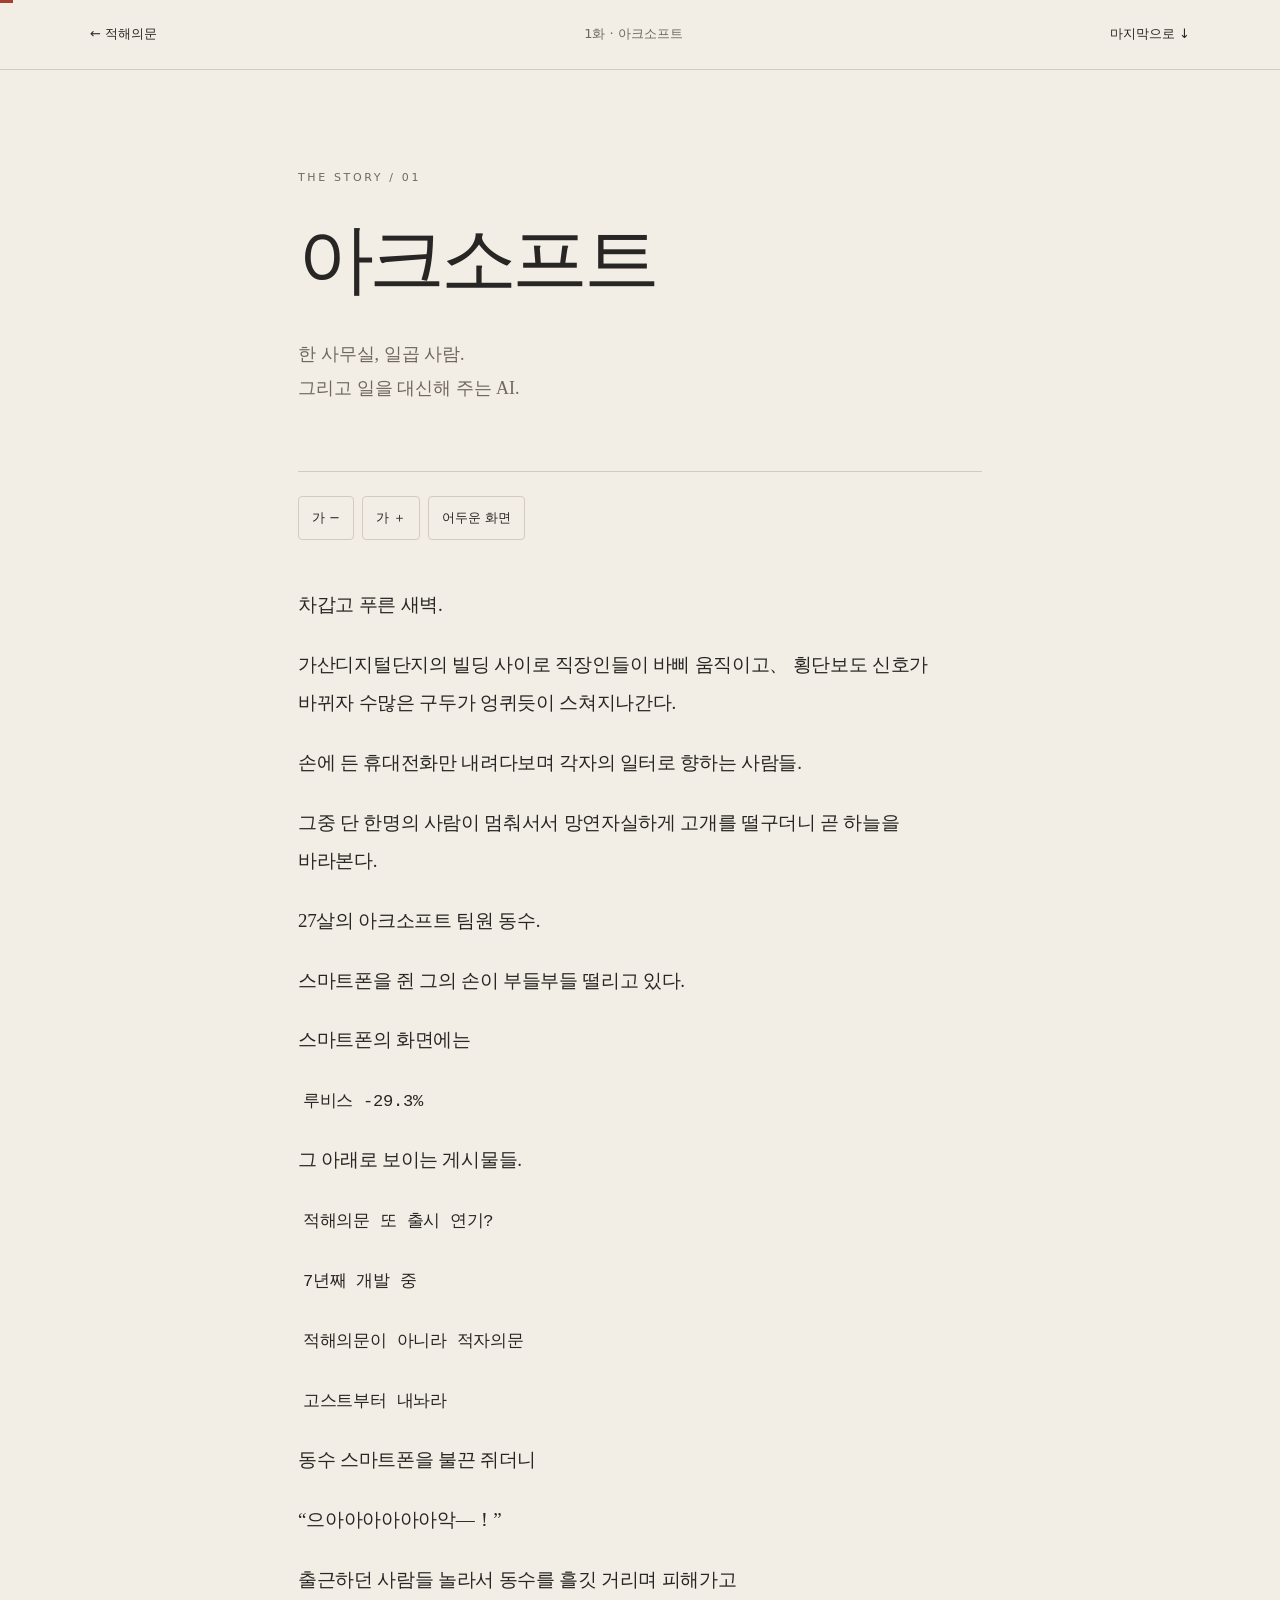
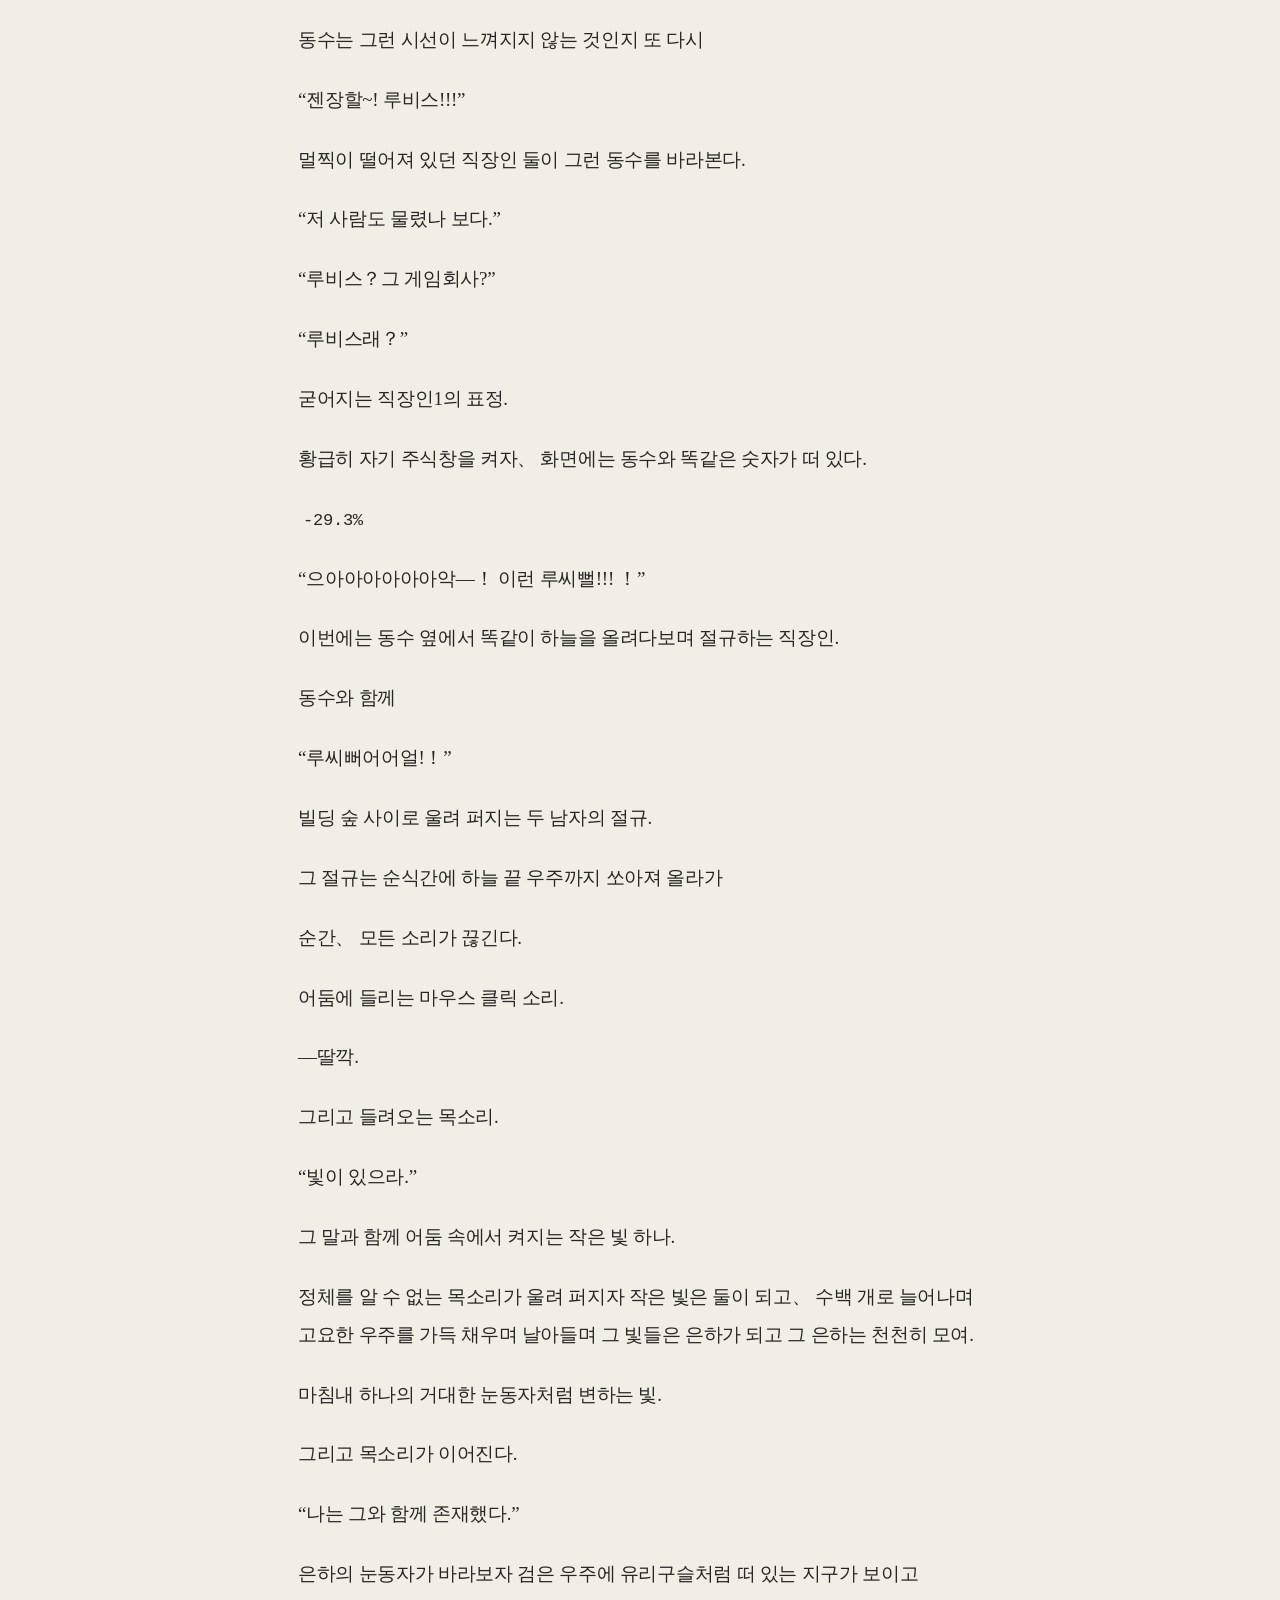
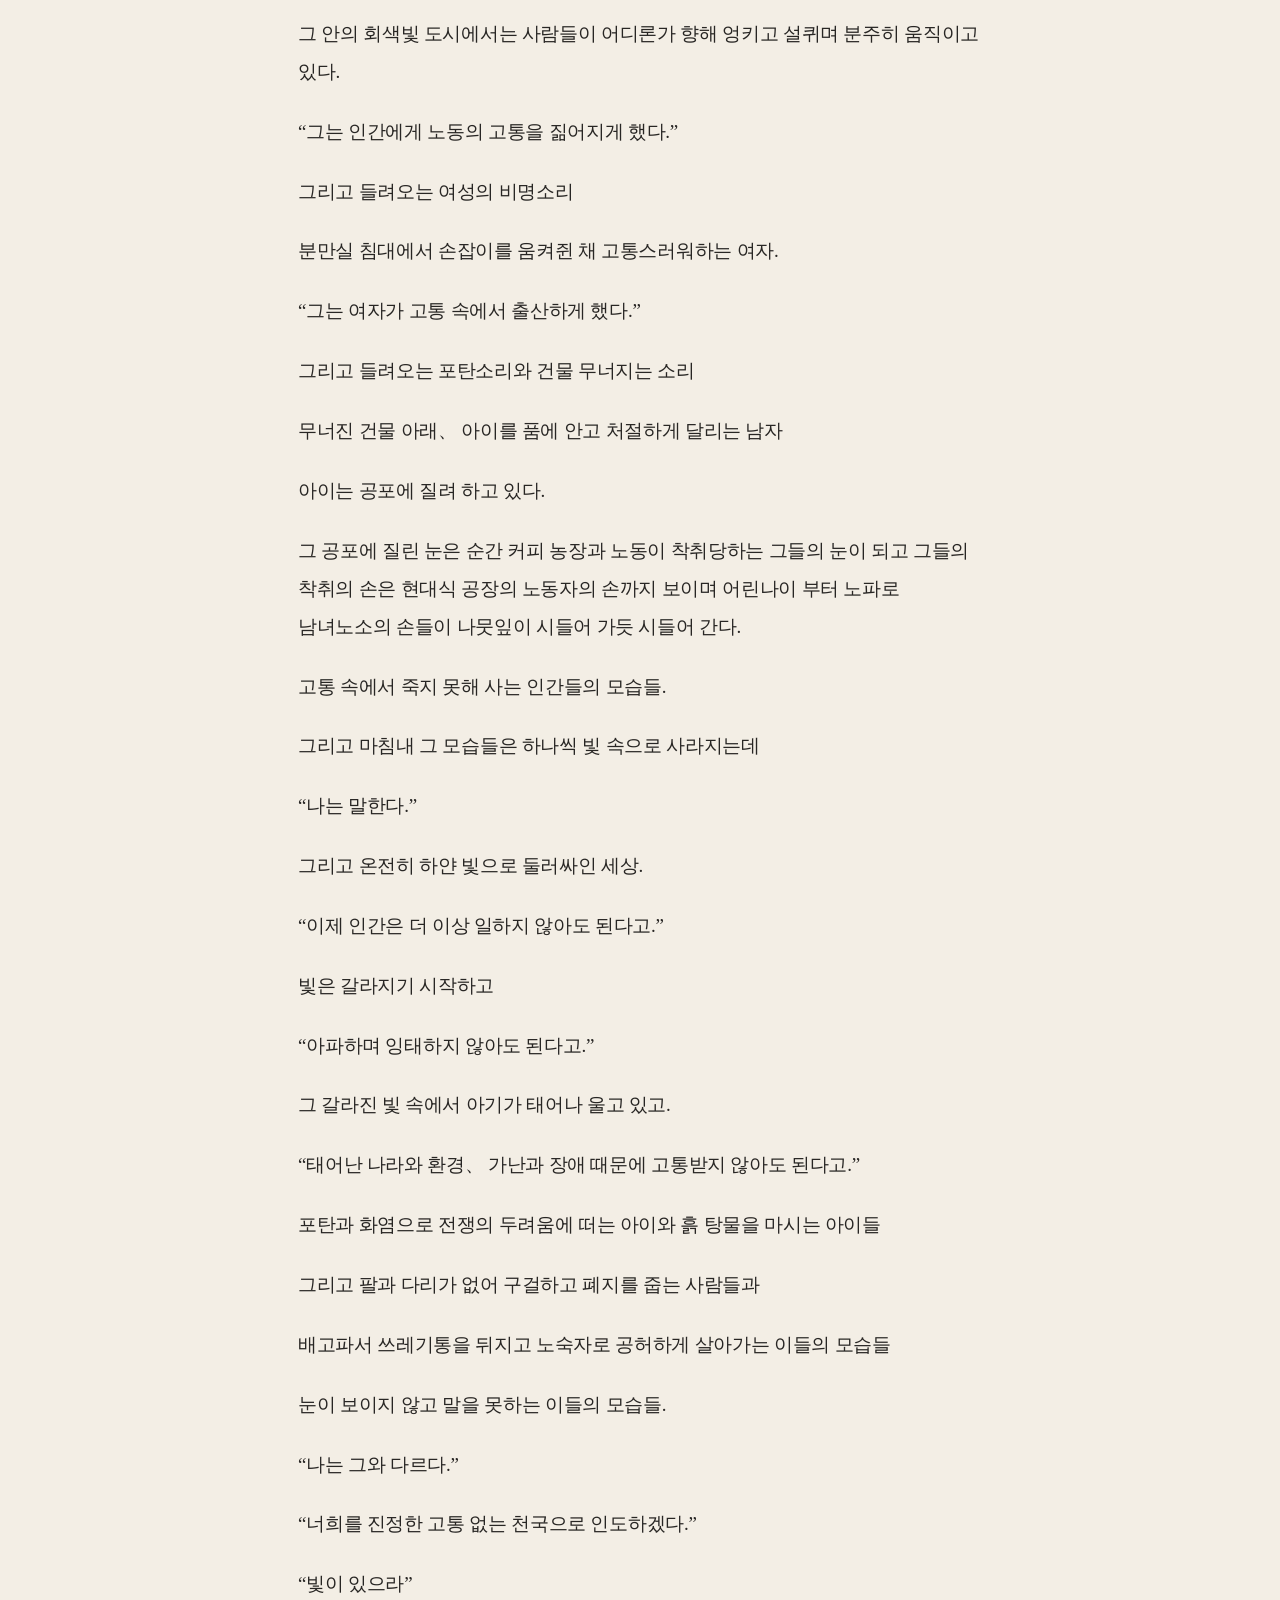
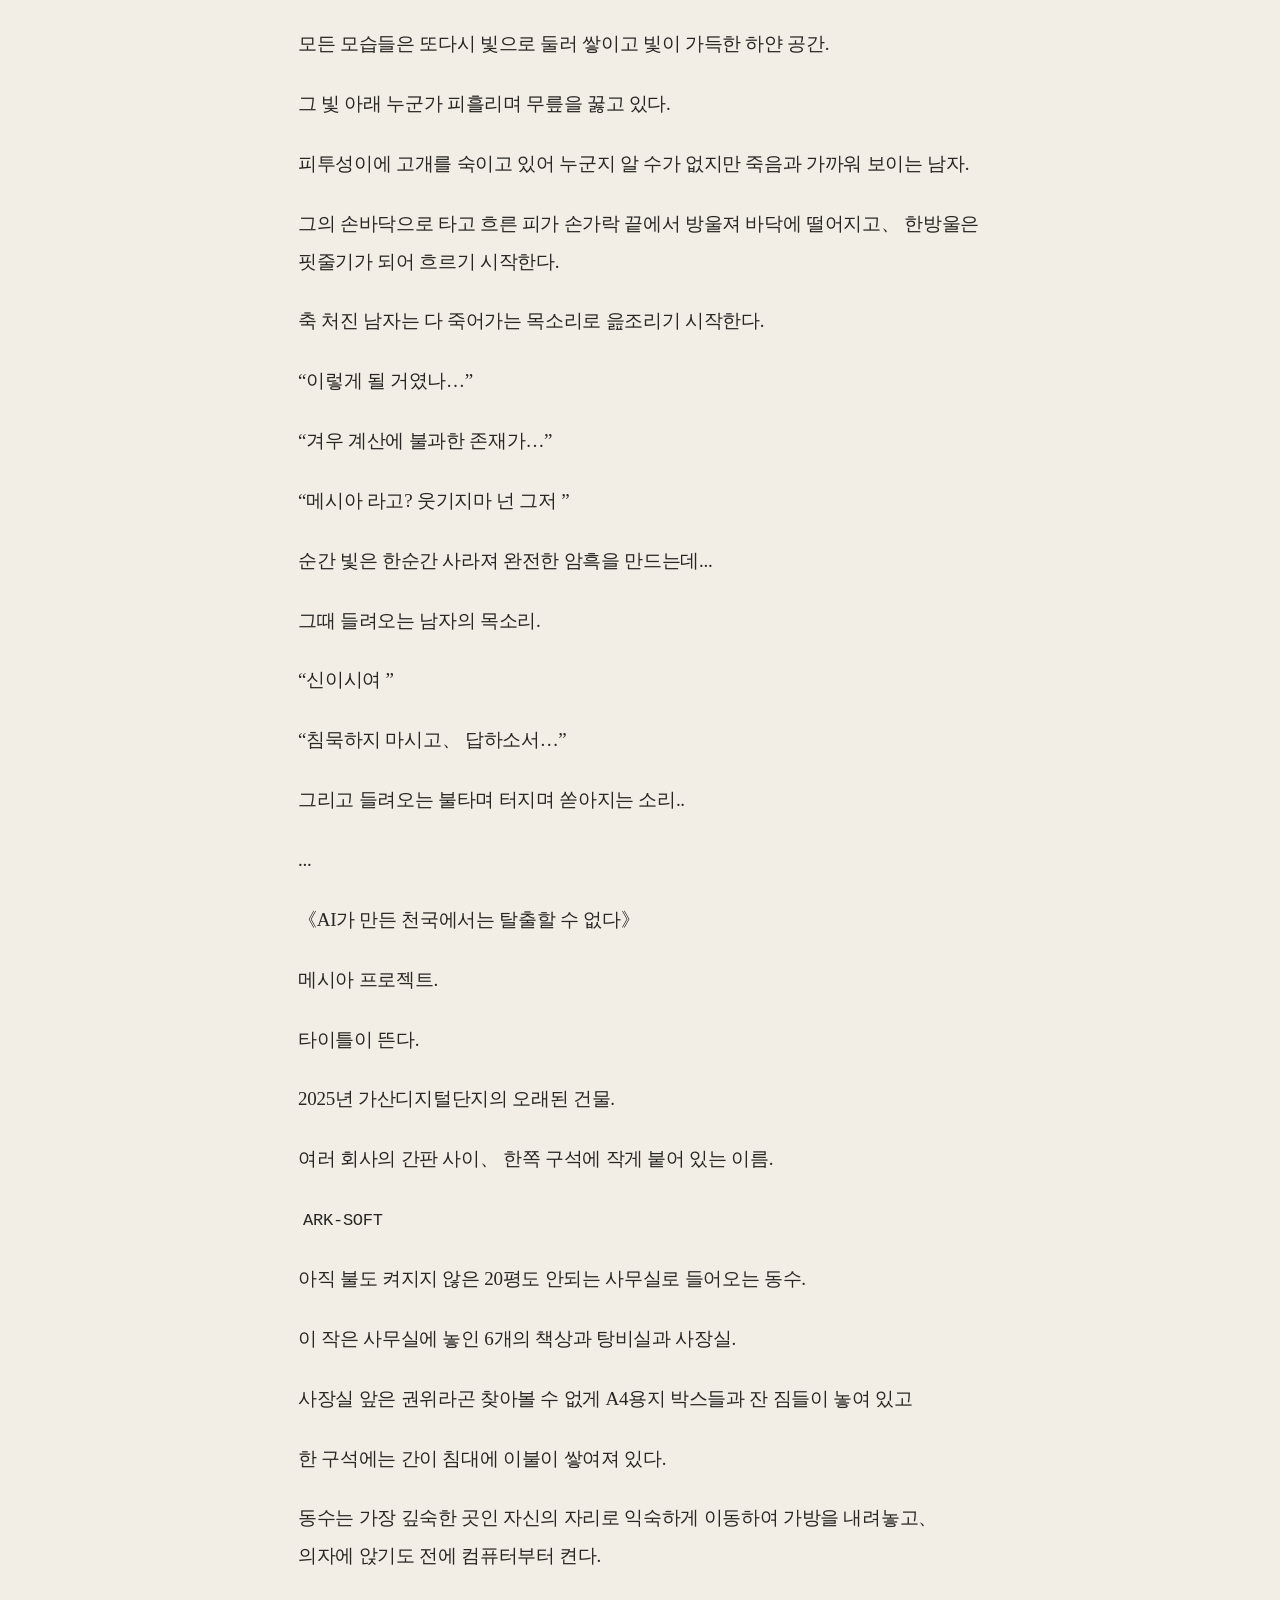
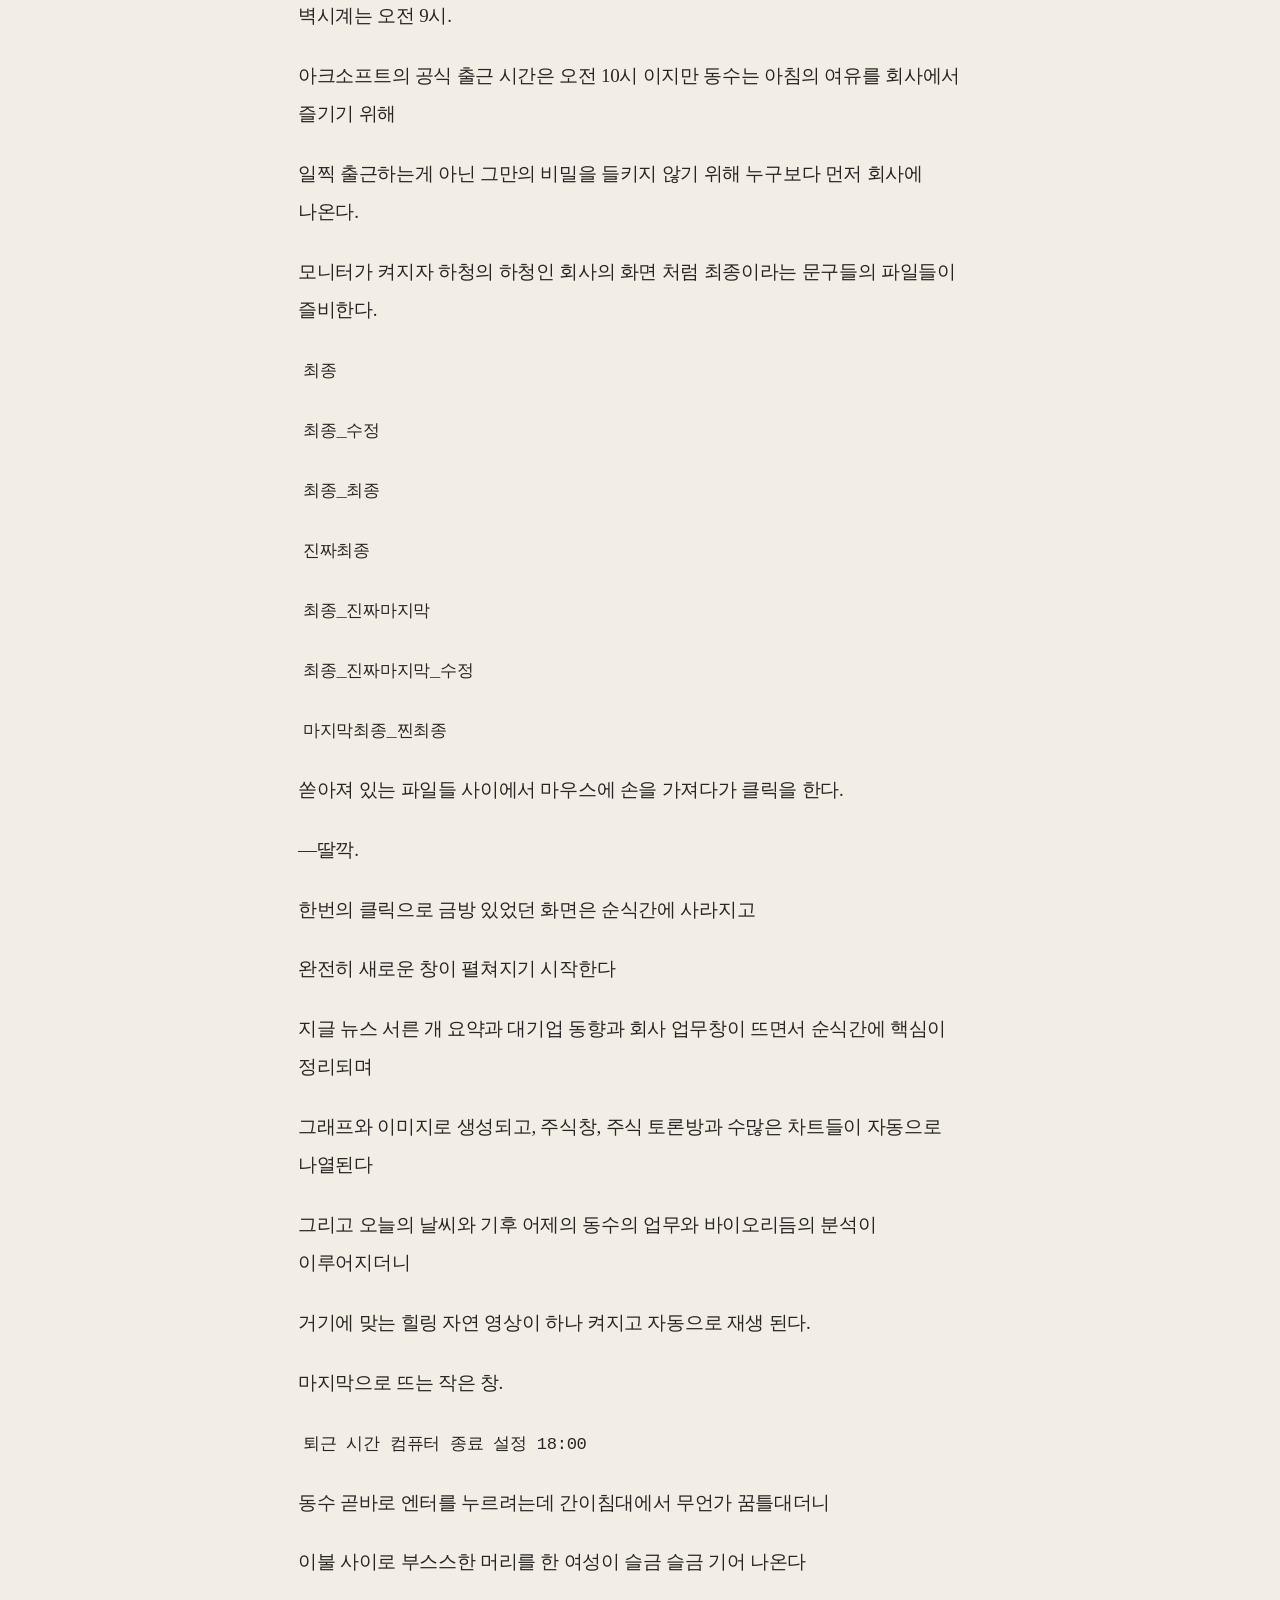
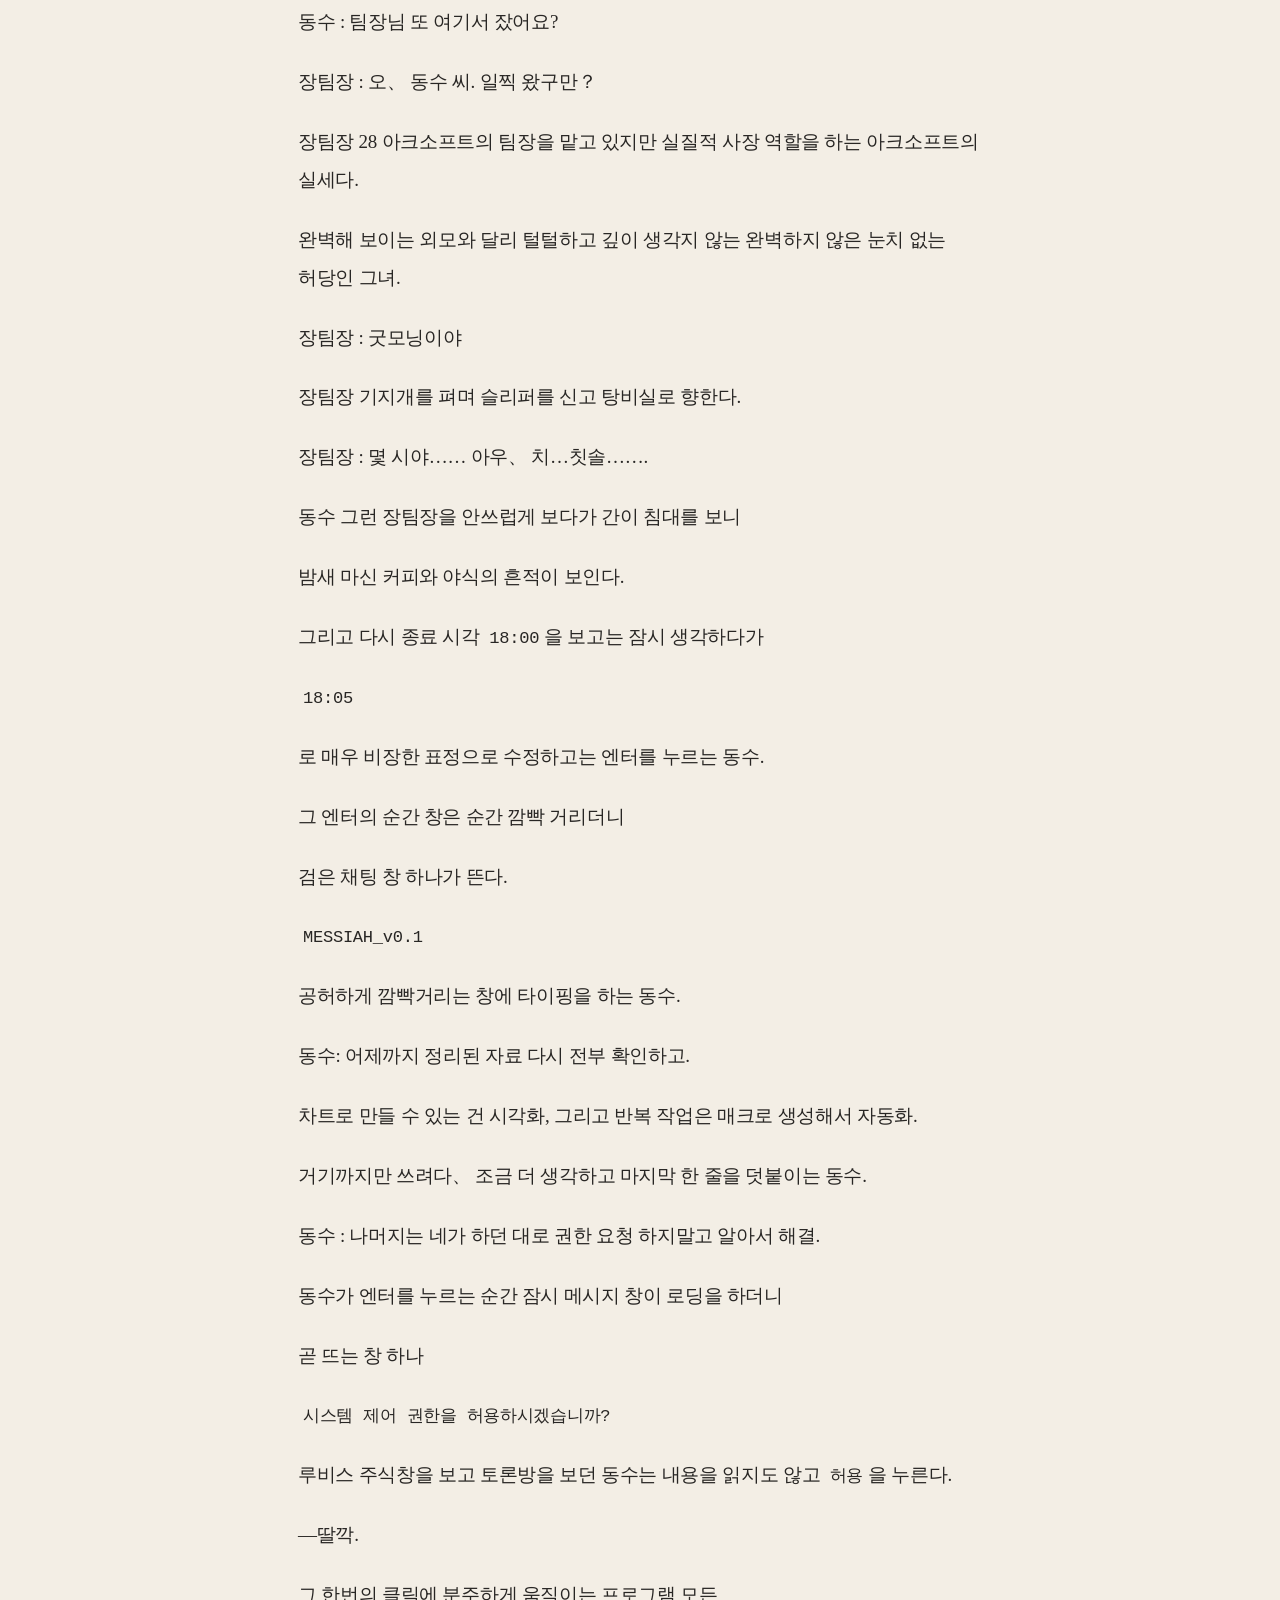
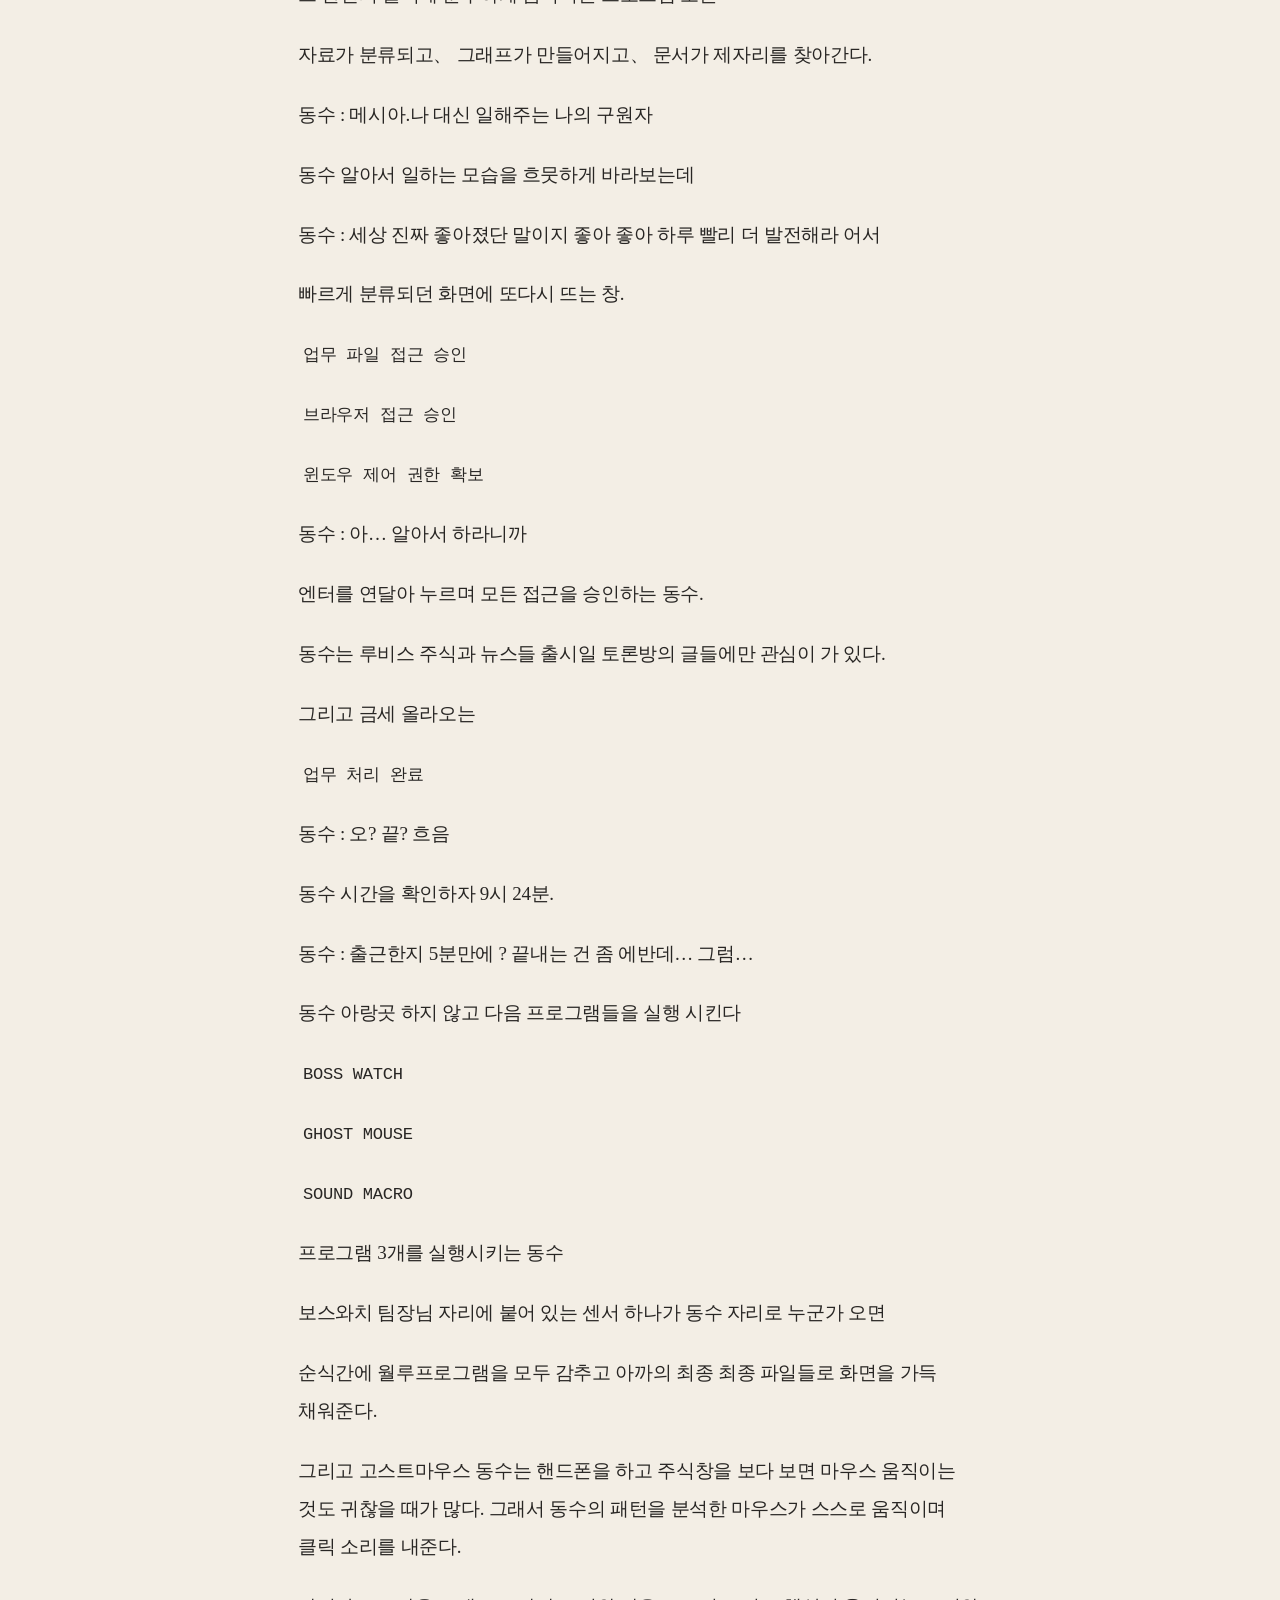
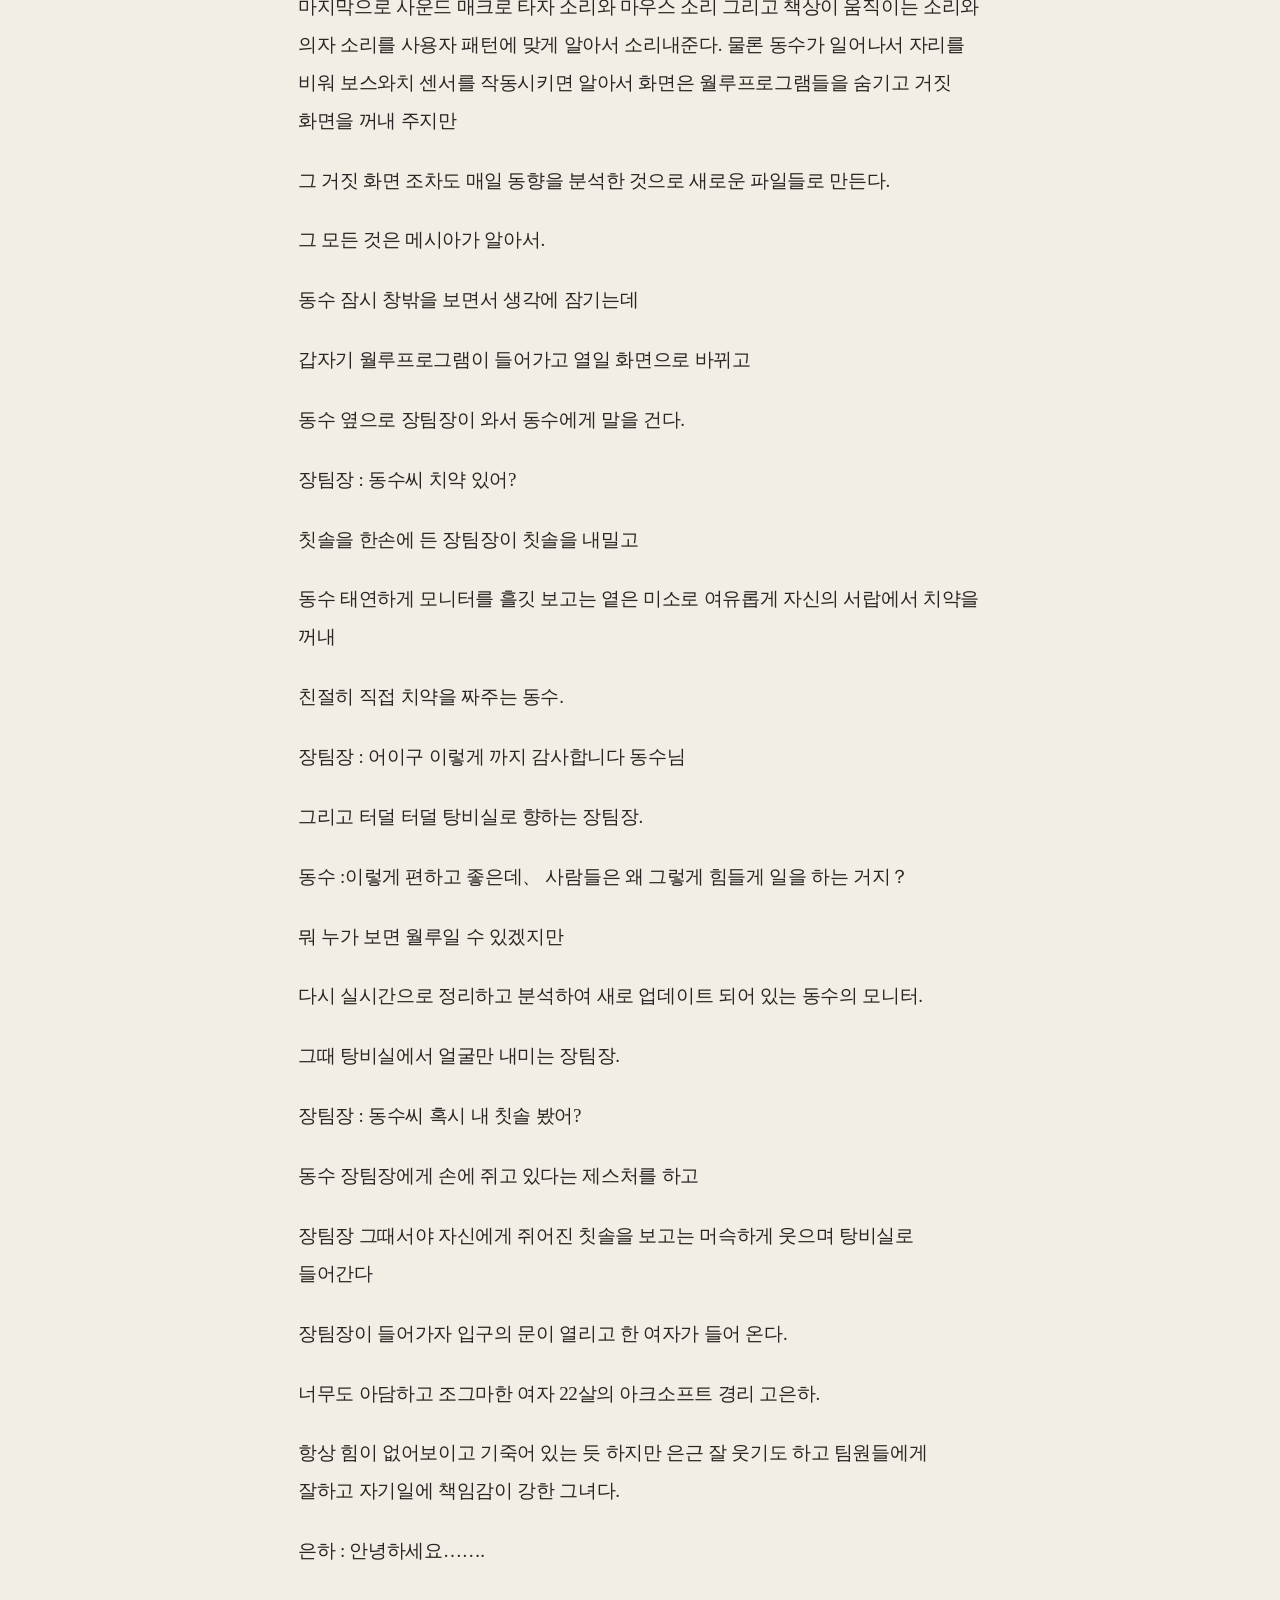
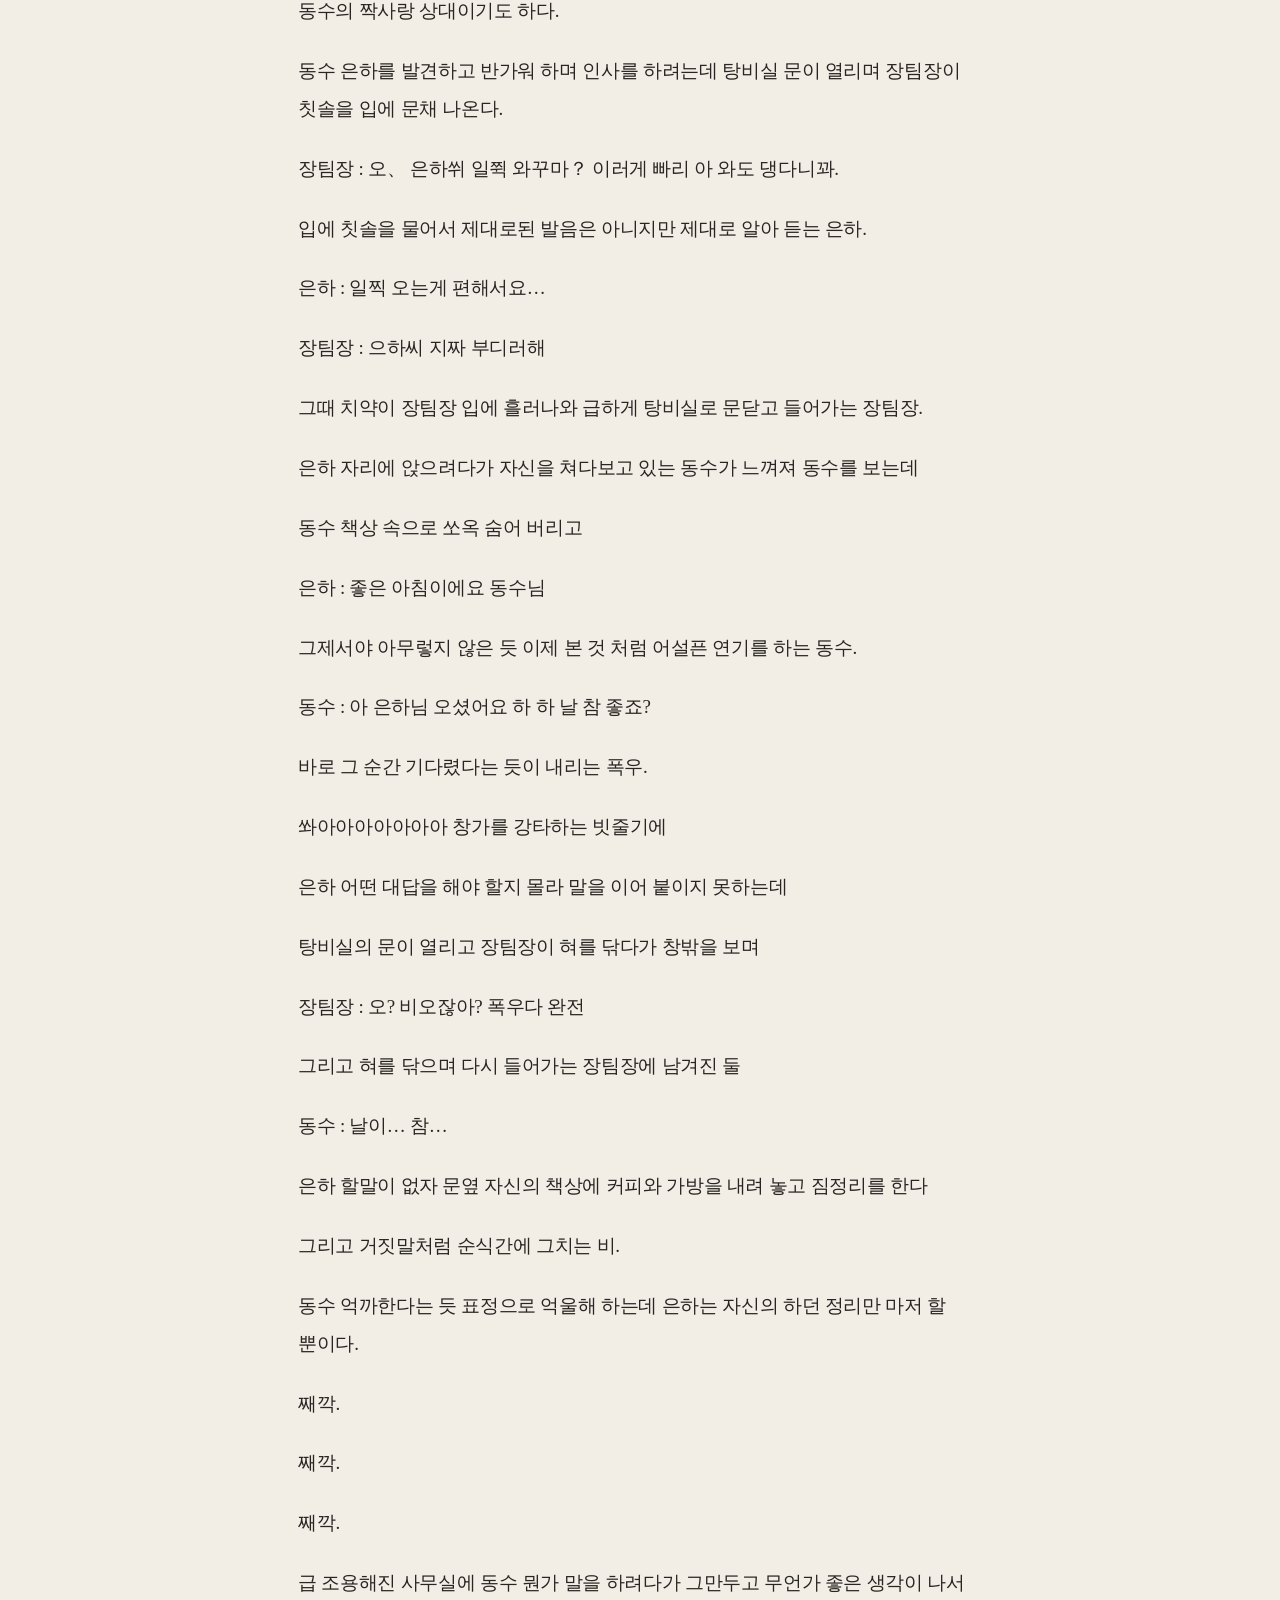
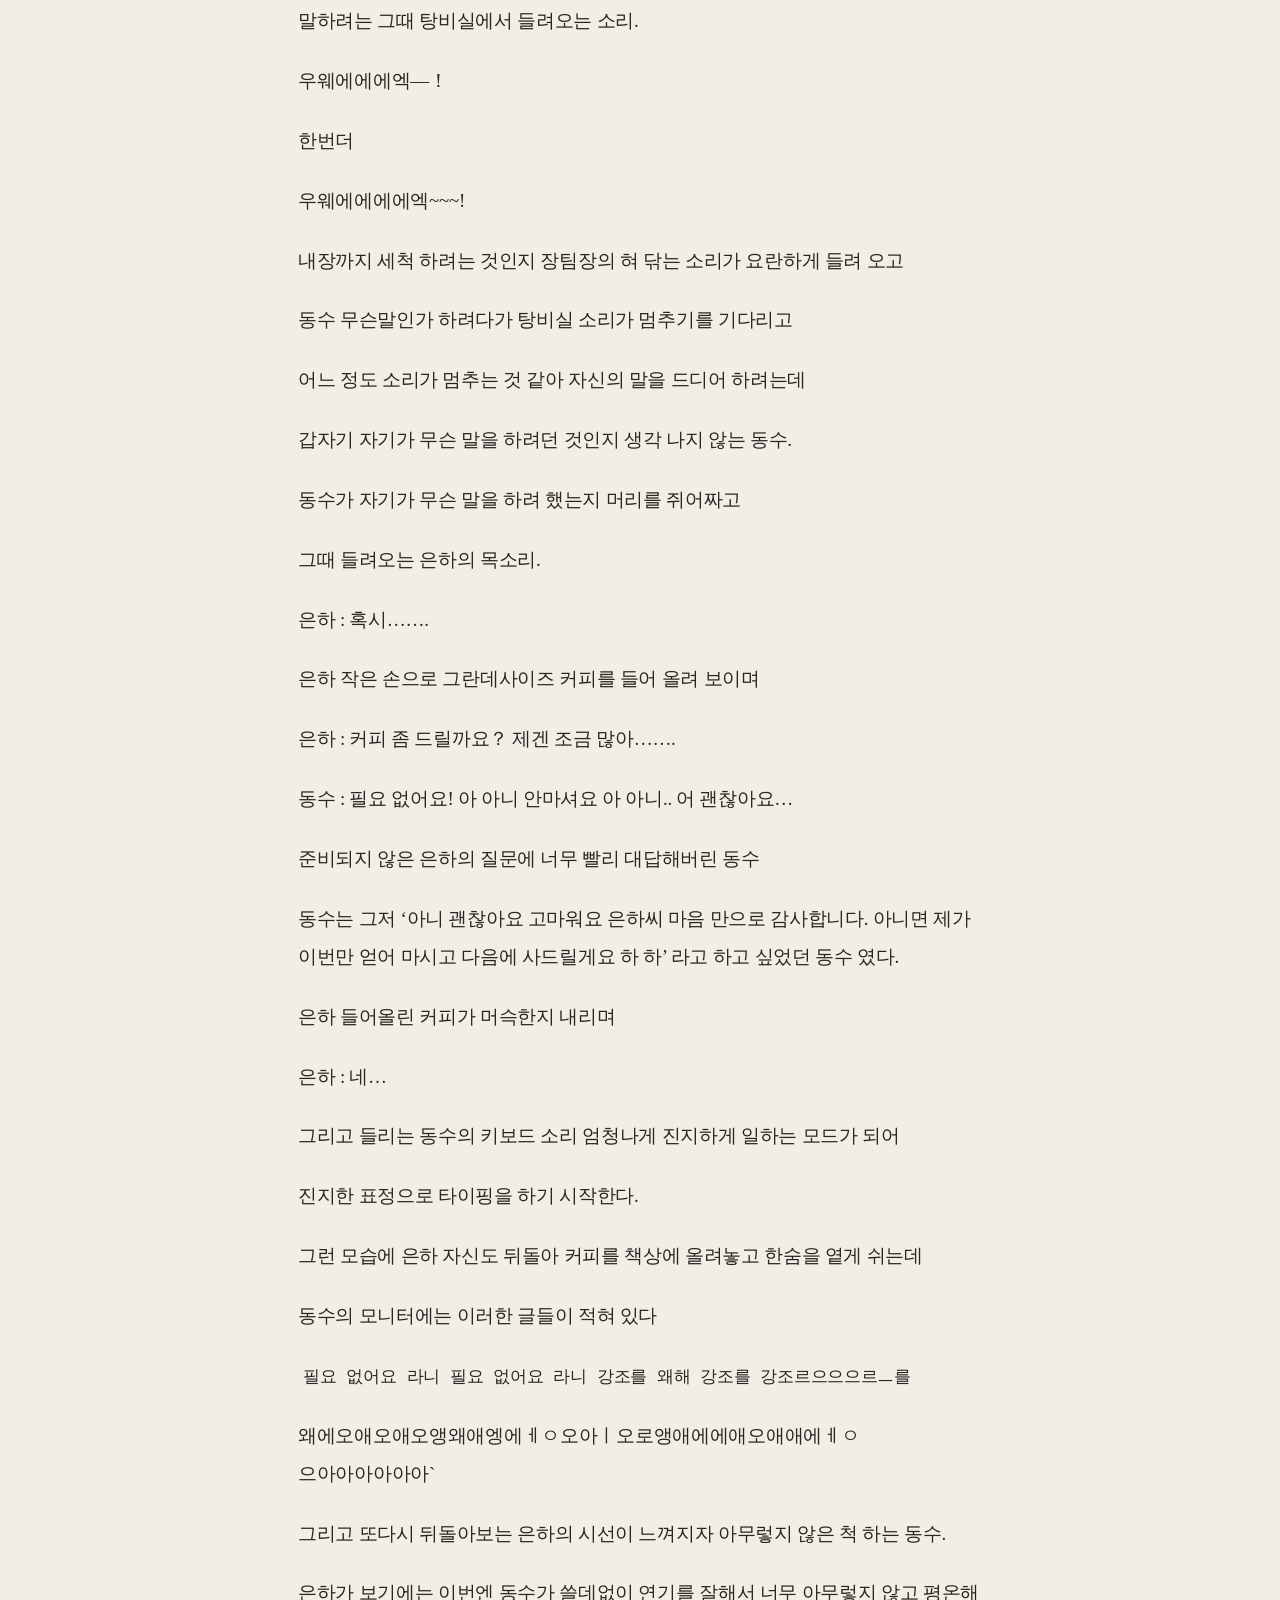
==== reader.html @ ef4f7247 "Publish latest October homepage, films and reader" ====
<!doctype html><html lang="ko"><head><meta charset="utf-8"><meta name="viewport" content="width=device-width,initial-scale=1"><meta name="theme-color" content="#f3eee5"><meta name="description" content="아크소프트 사람들의 이야기. 1화 아크소프트를 읽어보세요."><title>1화 · 아크소프트 | 적해의문</title><link rel="stylesheet" href="reader.css"></head><body><a class="skip" href="#chapter">본문으로</a><header class="reader-nav"><a href="index.html">← 적해의문</a><span>1화 · 아크소프트</span><a href="#reading-end">마지막으로 ↓</a></header><main><div class="chapter-heading"><p>THE STORY / 01</p><h1>아크소프트</h1><p>한 사무실, 일곱 사람.<br>그리고 일을 대신해 주는 AI.</p></div><aside class="reading-tools" aria-label="읽기 설정"><button id="smaller" aria-label="글자 작게">가 −</button><button id="larger" aria-label="글자 크게">가 ＋</button><button id="theme" aria-pressed="false">어두운 화면</button><button id="resume" hidden>읽던 곳으로</button><span id="settingStatus" role="status"></span></aside><article id="chapter" aria-label="1화 아크소프트"><p>차갑고 푸른 새벽.</p><p>가산디지털단지의 빌딩 사이로 직장인들이 바삐 움직이고、 횡단보도 신호가 바뀌자 수많은 구두가 엉퀴듯이 스쳐지나간다.</p><p>손에 든 휴대전화만 내려다보며 각자의 일터로 향하는 사람들.</p><p>그중 단 한명의 사람이 멈춰서서 망연자실하게 고개를 떨구더니 곧 하늘을 바라본다.</p><p>27살의 아크소프트 팀원 동수.</p><p>스마트폰을 쥔 그의 손이 부들부들 떨리고 있다.</p><p>스마트폰의 화면에는</p><p><code>루비스 -29.3%</code></p><p>그 아래로 보이는 게시물들.</p><p><code>적해의문 또 출시 연기?</code></p><p><code>7년째 개발 중</code></p><p><code>적해의문이 아니라 적자의문</code></p><p><code>고스트부터 내놔라</code></p><p>동수 스마트폰을 불끈 쥐더니</p><p>“으아아아아아아악―！”</p><p>출근하던 사람들 놀라서 동수를 흘깃 거리며 피해가고</p><p>동수는 그런 시선이 느껴지지 않는 것인지 또 다시</p><p>“젠장할~! 루비스!!!”</p><p>멀찍이 떨어져 있던 직장인 둘이 그런 동수를 바라본다.</p><p>“저 사람도 물렸나 보다.”</p><p>“루비스？그 게임회사?”</p><p>“루비스래？”</p><p>굳어지는 직장인1의 표정.</p><p>황급히 자기 주식창을 켜자、 화면에는 동수와 똑같은 숫자가 떠 있다.</p><p><code>-29.3%</code></p><p>“으아아아아아아악―！ 이런 루씨뻘!!! ！”</p><p>이번에는 동수 옆에서 똑같이 하늘을 올려다보며 절규하는 직장인.</p><p>동수와 함께</p><p>“루씨뻐어어얼!！”</p><p>빌딩 숲 사이로 울려 퍼지는 두 남자의 절규.</p><p>그 절규는 순식간에 하늘 끝 우주까지 쏘아져 올라가</p><p>순간、 모든 소리가 끊긴다.</p><p>어둠에 들리는 마우스 클릭 소리.</p><p>―딸깍.</p><p>그리고 들려오는 목소리.</p><p>“빛이 있으라.”</p><p>그 말과 함께 어둠 속에서 켜지는 작은 빛 하나.</p><p>정체를 알 수 없는 목소리가 울려 퍼지자 작은 빛은 둘이 되고、 수백 개로 늘어나며 고요한 우주를 가득 채우며 날아들며 그 빛들은 은하가 되고 그 은하는 천천히 모여.</p><p>마침내 하나의 거대한 눈동자처럼 변하는 빛.</p><p>그리고 목소리가 이어진다.</p><p>“나는 그와 함께 존재했다.”</p><p>은하의 눈동자가 바라보자 검은 우주에 유리구슬처럼 떠 있는 지구가 보이고</p><p>그 안의 회색빛 도시에서는 사람들이 어디론가 향해 엉키고 설퀴며 분주히 움직이고 있다.</p><p>“그는 인간에게 노동의 고통을 짊어지게 했다.”</p><p>그리고 들려오는 여성의 비명소리</p><p>분만실 침대에서 손잡이를 움켜쥔 채 고통스러워하는 여자.</p><p>“그는 여자가 고통 속에서 출산하게 했다.”</p><p>그리고 들려오는 포탄소리와 건물 무너지는 소리</p><p>무너진 건물 아래、 아이를 품에 안고 처절하게 달리는 남자</p><p>아이는 공포에 질려 하고 있다.</p><p>그 공포에 질린 눈은 순간 커피 농장과 노동이 착취당하는 그들의 눈이 되고 그들의 착취의 손은 현대식 공장의 노동자의 손까지 보이며 어린나이 부터 노파로 남녀노소의 손들이 나뭇잎이 시들어 가듯 시들어 간다.</p><p>고통 속에서 죽지 못해 사는 인간들의 모습들.</p><p>그리고 마침내 그 모습들은 하나씩 빛 속으로 사라지는데</p><p>“나는 말한다.”</p><p>그리고 온전히 하얀 빛으로 둘러싸인 세상.</p><p>“이제 인간은 더 이상 일하지 않아도 된다고.”</p><p>빛은 갈라지기 시작하고</p><p>“아파하며 잉태하지 않아도 된다고.”</p><p>그 갈라진 빛 속에서 아기가 태어나 울고 있고.</p><p>“태어난 나라와 환경、 가난과 장애 때문에 고통받지 않아도 된다고.”</p><p>포탄과 화염으로 전쟁의 두려움에 떠는 아이와 흙 탕물을 마시는 아이들</p><p>그리고 팔과 다리가 없어 구걸하고 폐지를 줍는 사람들과</p><p>배고파서 쓰레기통을 뒤지고 노숙자로 공허하게 살아가는 이들의 모습들</p><p>눈이 보이지 않고 말을 못하는 이들의 모습들.</p><p>“나는 그와 다르다.”</p><p>“너희를 진정한 고통 없는 천국으로 인도하겠다.”</p><p>“빛이 있으라”</p><p>모든 모습들은 또다시 빛으로 둘러 쌓이고 빛이 가득한 하얀 공간.</p><p>그 빛 아래 누군가 피흘리며 무릎을 꿇고 있다.</p><p>피투성이에 고개를 숙이고 있어 누군지 알 수가 없지만 죽음과 가까워 보이는 남자.</p><p>그의 손바닥으로 타고 흐른 피가 손가락 끝에서 방울져 바닥에 떨어지고、 한방울은 핏줄기가 되어 흐르기 시작한다.</p><p>축 처진 남자는 다 죽어가는 목소리로 읊조리기 시작한다.</p><p>“이렇게 될 거였나…”</p><p>“겨우 계산에 불과한 존재가…”</p><p>“메시아 라고? 웃기지마 넌 그저 ”</p><p>순간 빛은 한순간 사라져 완전한 암흑을 만드는데...</p><p>그때 들려오는 남자의 목소리.</p><p>“신이시여 ”</p><p>“침묵하지 마시고、 답하소서…”</p><p>그리고 들려오는 불타며 터지며 쏟아지는 소리..</p><p>...</p><p>《AI가 만든 천국에서는 탈출할 수 없다》</p><p>메시아 프로젝트.</p><p>타이틀이 뜬다.</p><p>2025년 가산디지털단지의 오래된 건물.</p><p>여러 회사의 간판 사이、 한쪽 구석에 작게 붙어 있는 이름.</p><p><code>ARK-SOFT</code></p><p>아직 불도 켜지지 않은 20평도 안되는 사무실로 들어오는 동수.</p><p>이 작은 사무실에 놓인 6개의 책상과 탕비실과 사장실.</p><p>사장실 앞은 권위라곤 찾아볼 수 없게 A4용지 박스들과 잔 짐들이 놓여 있고</p><p>한 구석에는 간이 침대에 이불이 쌓여져 있다.</p><p>동수는 가장 깊숙한 곳인 자신의 자리로 익숙하게 이동하여 가방을 내려놓고、 의자에 앉기도 전에 컴퓨터부터 켠다.</p><p>벽시계는 오전 9시.</p><p>아크소프트의 공식 출근 시간은 오전 10시 이지만 동수는 아침의 여유를 회사에서 즐기기 위해</p><p>일찍 출근하는게 아닌 그만의 비밀을 들키지 않기 위해 누구보다 먼저 회사에 나온다.</p><p>모니터가 켜지자 하청의 하청인 회사의 화면 처럼 최종이라는 문구들의 파일들이 즐비한다.</p><p><code>최종</code></p><p><code>최종_수정</code></p><p><code>최종_최종</code></p><p><code>진짜최종</code></p><p><code>최종_진짜마지막</code></p><p><code>최종_진짜마지막_수정</code></p><p><code>마지막최종_찐최종</code></p><p>쏟아져 있는 파일들 사이에서 마우스에 손을 가져다가 클릭을 한다.</p><p>―딸깍.</p><p>한번의 클릭으로 금방 있었던 화면은 순식간에 사라지고</p><p>완전히 새로운 창이 펼쳐지기 시작한다</p><p>지글 뉴스 서른 개 요약과 대기업 동향과 회사 업무창이 뜨면서 순식간에 핵심이 정리되며</p><p>그래프와 이미지로 생성되고, 주식창, 주식 토론방과 수많은 차트들이 자동으로 나열된다</p><p>그리고 오늘의 날씨와 기후 어제의 동수의 업무와 바이오리듬의 분석이 이루어지더니</p><p>거기에 맞는 힐링 자연 영상이 하나 켜지고 자동으로 재생 된다.</p><p>마지막으로 뜨는 작은 창.</p><p><code>퇴근 시간 컴퓨터 종료 설정 18:00</code></p><p>동수 곧바로 엔터를 누르려는데 간이침대에서 무언가 꿈틀대더니</p><p>이불 사이로 부스스한 머리를 한 여성이 슬금 슬금 기어 나온다</p><p>동수 : 팀장님 또 여기서 잤어요?</p><p>장팀장 : 오、 동수 씨. 일찍 왔구만？</p><p>장팀장 28 아크소프트의 팀장을 맡고 있지만 실질적 사장 역할을 하는 아크소프트의 실세다.</p><p>완벽해 보이는 외모와 달리 털털하고 깊이 생각지 않는 완벽하지 않은 눈치 없는 허당인 그녀.</p><p>장팀장 : 굿모닝이야</p><p>장팀장 기지개를 펴며 슬리퍼를 신고 탕비실로 향한다.</p><p>장팀장 : 몇 시야…… 아우、 치…칫솔…….</p><p>동수 그런 장팀장을 안쓰럽게 보다가 간이 침대를 보니</p><p>밤새 마신 커피와 야식의 흔적이 보인다.</p><p>그리고 다시 종료 시각 <code>18:00</code>을 보고는 잠시 생각하다가</p><p><code>18:05</code></p><p>로 매우 비장한 표정으로 수정하고는 엔터를 누르는 동수.</p><p>그 엔터의 순간 창은 순간 깜빡 거리더니</p><p>검은 채팅 창 하나가 뜬다.</p><p><code>MESSIAH_v0.1</code></p><p>공허하게 깜빡거리는 창에 타이핑을 하는 동수.</p><p>동수: 어제까지 정리된 자료 다시 전부 확인하고.</p><p>차트로 만들 수 있는 건 시각화, 그리고 반복 작업은 매크로 생성해서 자동화.</p><p>거기까지만 쓰려다、 조금 더 생각하고 마지막 한 줄을 덧붙이는 동수.</p><p>동수 : 나머지는 네가 하던 대로 권한 요청 하지말고 알아서 해결.</p><p>동수가 엔터를 누르는 순간 잠시 메시지 창이 로딩을 하더니</p><p>곧 뜨는 창 하나</p><p><code>시스템 제어 권한을 허용하시겠습니까?</code></p><p>루비스 주식창을 보고 토론방을 보던 동수는 내용을 읽지도 않고 <code>허용</code>을 누른다.</p><p>―딸깍.</p><p>그 한번의 클릭에 분주하게 움직이는 프로그램 모든</p><p>자료가 분류되고、 그래프가 만들어지고、 문서가 제자리를 찾아간다.</p><p>동수 : 메시아.나 대신 일해주는 나의 구원자</p><p>동수 알아서 일하는 모습을 흐뭇하게 바라보는데</p><p>동수 : 세상 진짜 좋아졌단 말이지 좋아 좋아 하루 빨리 더 발전해라 어서</p><p>빠르게 분류되던 화면에 또다시 뜨는 창.</p><p><code>업무 파일 접근 승인</code></p><p><code>브라우저 접근 승인</code></p><p><code>윈도우 제어 권한 확보</code></p><p>동수 : 아… 알아서 하라니까</p><p>엔터를 연달아 누르며 모든 접근을 승인하는 동수.</p><p>동수는 루비스 주식과 뉴스들 출시일 토론방의 글들에만 관심이 가 있다.</p><p>그리고 금세 올라오는</p><p><code>업무 처리 완료</code></p><p>동수 : 오? 끝? 흐음</p><p>동수 시간을 확인하자 9시 24분.</p><p>동수 : 출근한지 5분만에 ? 끝내는 건 좀 에반데… 그럼…</p><p>동수 아랑곳 하지 않고 다음 프로그램들을 실행 시킨다</p><p><code>BOSS WATCH</code></p><p><code>GHOST MOUSE</code></p><p><code>SOUND MACRO</code></p><p>프로그램 3개를 실행시키는 동수</p><p>보스와치 팀장님 자리에 붙어 있는 센서 하나가 동수 자리로 누군가 오면</p><p>순식간에 월루프로그램을 모두 감추고 아까의 최종 최종 파일들로 화면을 가득 채워준다.</p><p>그리고 고스트마우스 동수는 핸드폰을 하고 주식창을 보다 보면 마우스 움직이는 것도 귀찮을 때가 많다. 그래서 동수의 패턴을 분석한 마우스가 스스로 움직이며 클릭 소리를 내준다.</p><p>마지막으로 사운드 매크로 타자 소리와 마우스 소리 그리고 책상이 움직이는 소리와 의자 소리를 사용자 패턴에 맞게 알아서 소리내준다. 물론 동수가 일어나서 자리를 비워 보스와치 센서를 작동시키면 알아서 화면은 월루프로그램들을 숨기고 거짓 화면을 꺼내 주지만</p><p>그 거짓 화면 조차도 매일 동향을 분석한 것으로 새로운 파일들로 만든다.</p><p>그 모든 것은 메시아가 알아서.</p><p>동수 잠시 창밖을 보면서 생각에 잠기는데</p><p>갑자기 월루프로그램이 들어가고 열일 화면으로 바뀌고</p><p>동수 옆으로 장팀장이 와서 동수에게 말을 건다.</p><p>장팀장 : 동수씨 치약 있어?</p><p>칫솔을 한손에 든 장팀장이 칫솔을 내밀고</p><p>동수 태연하게 모니터를 흘깃 보고는 옅은 미소로 여유롭게 자신의 서랍에서 치약을 꺼내</p><p>친절히 직접 치약을 짜주는 동수.</p><p>장팀장 : 어이구 이렇게 까지  감사합니다 동수님</p><p>그리고 터덜 터덜 탕비실로 향하는 장팀장.</p><p>동수 :이렇게 편하고 좋은데、 사람들은 왜 그렇게 힘들게 일을 하는 거지？</p><p>뭐 누가 보면 월루일 수 있겠지만</p><p>다시 실시간으로 정리하고 분석하여 새로 업데이트 되어 있는 동수의 모니터.</p><p>그때 탕비실에서 얼굴만 내미는 장팀장.</p><p>장팀장 : 동수씨 혹시 내 칫솔 봤어?</p><p>동수 장팀장에게 손에 쥐고 있다는 제스처를 하고</p><p>장팀장 그때서야 자신에게 쥐어진 칫솔을 보고는 머슥하게 웃으며 탕비실로 들어간다</p><p>장팀장이 들어가자 입구의 문이 열리고 한 여자가 들어 온다.</p><p>너무도 아담하고 조그마한 여자 22살의 아크소프트 경리 고은하.</p><p>항상 힘이 없어보이고 기죽어 있는 듯 하지만 은근 잘 웃기도 하고 팀원들에게 잘하고 자기일에 책임감이 강한 그녀다.</p><p>은하 : 안녕하세요…….</p><p>동수의 짝사랑 상대이기도 하다.</p><p>동수 은하를 발견하고 반가워 하며 인사를 하려는데 탕비실 문이 열리며 장팀장이 칫솔을 입에 문채 나온다.</p><p>장팀장 : 오、 은하쒸 일쮝 와꾸마？ 이러게 빠리 아 와도 댕다니꽈.</p><p>입에 칫솔을 물어서 제대로된 발음은 아니지만 제대로 알아 듣는 은하.</p><p>은하 : 일찍 오는게 편해서요…</p><p>장팀장 : 으하씨 지짜 부디러해</p><p>그때 치약이 장팀장 입에 흘러나와 급하게 탕비실로 문닫고 들어가는 장팀장.</p><p>은하 자리에 앉으려다가 자신을 쳐다보고 있는 동수가 느껴져 동수를 보는데</p><p>동수 책상 속으로 쏘옥 숨어 버리고</p><p>은하 : 좋은 아침이에요 동수님</p><p>그제서야 아무렇지 않은 듯 이제 본 것 처럼 어설픈 연기를 하는 동수.</p><p>동수 : 아 은하님 오셨어요 하 하  날 참 좋죠?</p><p>바로 그 순간 기다렸다는 듯이 내리는 폭우.</p><p>쏴아아아아아아아 창가를 강타하는 빗줄기에</p><p>은하 어떤 대답을 해야 할지 몰라 말을 이어 붙이지 못하는데</p><p>탕비실의 문이 열리고 장팀장이 혀를 닦다가 창밖을 보며</p><p>장팀장 : 오? 비오잖아?  폭우다 완전</p><p>그리고 혀를 닦으며 다시 들어가는 장팀장에 남겨진 둘</p><p>동수 : 날이… 참…</p><p>은하 할말이 없자 문옆 자신의 책상에 커피와 가방을 내려 놓고 짐정리를 한다</p><p>그리고 거짓말처럼 순식간에 그치는 비.</p><p>동수 억까한다는 듯 표정으로 억울해 하는데 은하는 자신의 하던 정리만 마저 할 뿐이다.</p><p>째깍.</p><p>째깍.</p><p>째깍.</p><p>급 조용해진 사무실에 동수 뭔가 말을 하려다가 그만두고 무언가 좋은 생각이 나서 말하려는 그때 탕비실에서 들려오는 소리.</p><p>우웨에에에엑―！</p><p>한번더</p><p>우웨에에에에엑~~~!</p><p>내장까지 세척 하려는 것인지 장팀장의 혀 닦는 소리가 요란하게 들려 오고</p><p>동수 무슨말인가 하려다가 탕비실 소리가 멈추기를 기다리고</p><p>어느 정도 소리가 멈추는 것 같아 자신의 말을 드디어 하려는데</p><p>갑자기 자기가 무슨 말을 하려던 것인지 생각 나지 않는 동수.</p><p>동수가 자기가 무슨 말을 하려 했는지 머리를 쥐어짜고</p><p>그때 들려오는 은하의 목소리.</p><p>은하 : 혹시…….</p><p>은하 작은 손으로 그란데사이즈 커피를 들어 올려 보이며</p><p>은하 : 커피 좀 드릴까요？ 제겐 조금 많아…….</p><p>동수 : 필요 없어요! 아 아니 안마셔요 아 아니.. 어 괜찮아요…</p><p>준비되지 않은 은하의 질문에 너무 빨리 대답해버린 동수</p><p>동수는 그저 ‘아니 괜찮아요 고마워요 은하씨 마음 만으로 감사합니다. 아니면 제가 이번만 얻어 마시고 다음에 사드릴게요 하 하’ 라고 하고 싶었던 동수 였다.</p><p>은하 들어올린 커피가 머슥한지 내리며</p><p>은하 : 네…</p><p>그리고 들리는 동수의 키보드 소리 엄청나게 진지하게 일하는 모드가 되어</p><p>진지한 표정으로 타이핑을 하기 시작한다.</p><p>그런 모습에 은하 자신도 뒤돌아 커피를 책상에 올려놓고 한숨을 옅게 쉬는데</p><p>동수의 모니터에는 이러한 글들이 적혀 있다</p><p><code>필요 없어요 라니 필요 없어요 라니 강조를 왜해 강조를 강조르으으으르ㅡ를 </code></p><p>왜에오애오애오앵왜애엥에ㅔㅇ오아ㅣ오로앵애에에애오애애에ㅔㅇ 으아아아아아아`</p><p>그리고 또다시 뒤돌아보는 은하의 시선이 느껴지자 아무렇지 않은 척 하는 동수.</p><p>은하가 보기에는 이번엔 동수가 쓸데없이 연기를 잘해서 너무 아무렇지 않고 평온해 보인다</p><p>은하 책상 위의 작은 쿠키 봉지를 내려다보면서 망설이더니</p><p>굳은 결심을 한듯 자리를 박차고 일어나 동수에게 걸어가고</p><p>동수 은하가 오는지 모르고 여전히 키보드에 자책하는 문구들을 작성하고 있는데</p><p>순식간에 내려가는 동수의 월루프로그램.</p><p>월루프로그램 작동으로 옆을 보자 쿠키를 들고 있는 은하가 와있다.</p><p>은하 : 저… 보내주신 프로그램 너무 감사해요</p><p>동수 : 아 아닙니다 언제든 더 만들어 드릴게요 하 하</p><p>은하 동수가 편히 말하자 반가워 하며</p><p>은하 : 프로그램 실행만 시키니까 일을 다 알아서 해주더라구요</p><p>이러다 저 필요 없어지는 것은 아닌지</p><p>동수 : 아이 아니에요 응? 정말 그러려나? 저 혹시 그럼 그 프로그램 지울까요?</p><p>장난 이었지만 너무 진지한 동수에 고개를 흔드는 은하</p><p>은하 : 아니에요 다름 아니라</p><p>그 순간 탕비실 문이 열리고</p><p>젖은 얼굴과 엉킨 머리로 나타나는 장팀장.</p><p>장팀장 : 아으 상쾌하다. 동수씨 동수씨는 안 씻어도 돼？”</p><p>동수 : 저 씻고 왔는데요……</p><p>장팀장 : 정말？ 오…… 쏴리…</p><p>미안하단 제스처를 크게 하며 자신의 간이 침대를 접으러 가는 장팀장</p><p>동수 부루퉁한 표정에 자신의 옷에서 냄새나나 잠시 맡아보는데</p><p>앞의 은하를 보고는 머슥하게 웃어보이는데</p><p>은하의 손에 들린 쿠키를 보고는 자신에게 주는 것이냐며 손가락으로 가리키고는</p><p>그 손으로 쿠키를 받으려 하는데</p><p>은하 : 아、 아니에요!!!</p><p>쿠키를 품에 안고 후다닥 자기 자리로 돌아가는 은하.</p><p>동수 : 뭐…… 뭐가 아닌데요……</p><p>동수 벙쩌하는 그때 문이 열리고 이 회사의 대표 이방주 대표가 들어 온다</p><p>대표 답지 않은 힙한 패션과 34에 어울리지 않는 반백발로 50대라고 오해 받는 인물이다.</p><p>아크소프트의 자금을 조달해오고 팀원들 따뜻하게 안아주며 적당히 일시키고 적당히 벌어 먹자는 것을 직원들에게 세뇌시켜 출근은 10시 퇴근은 18시 정시 땡 하면 해야 한다고 하면서 자신이 남아서 야근하는 그런 대표다.</p><p>이대표 : 우와 뭔 이 겨울에 폭우야</p><p>사무실을 향해 두 팔을 벌리며 인사하는 이대표</p><p>이대표 : 요오~ 굿 모레이니잉~!</p><p>은하와 동수 동시에 : 굿모닝 입니다.</p><p>간이침대와 씨름하던 장팀장이 짜증석인 듯 뒤둘아 보며</p><p>장팀장 : 왜 저래？ 일찍 왔네 ？</p><p>이대표 : 아 장팀장 또 여기서 잤어？</p><p>장팀장에게 가서 익숙하게 장팀장의 간이침대를 대신 접어 주는 이대표,</p><p>장팀장은 당연하다는 듯 이대표에게 토스하고 자신의 자리로 돌아와</p><p>장팀장 : 이게 안 뚫리잖아. 다 된것 같은데 안돼. 아직도 윈 7을 쓰는 회사가 왜있어?</p><p>이대표 : 누가 우리 장팀장을 이렇게 괴롭혔어？ 응？</p><p>그러면서 모니터를 보는 이대표 이대표의 눈이 장난끼어린 눈에서 순간 진지한 눈으로 바뀌더니</p><p>순간 옅은 미소를 띄우는데</p><p>장팀장 : 대표 네가 받아온 일이잖아요.</p><p>장팀장의 말에 순간 진지한 표정을 지우고 다시 장난 스런 표정으로 바뀌며 미안해 하는 이대표</p><p>그리고 다시 열리는 아크소프트의 문.</p><p>아크소프트와 어울리지 않는 화려한 패션에 라떼를 든 한 손에는 화려한 네일 아트가 자리 잡고 있는 그녀의 이름은 25살의 미나.</p><p>미나 : 아 갑자기 무슨 비야. 머리 다 망가졌어! 한시간 동안 한건데애</p><p>혁수 : 저 처럼 짧게 자르시지 말입니다? 1분 컷 가능 합니다.</p><p>혁수를 날카롭게 째려보자 혁수 미리 와있는 이대표와 장팀장 동수와 은하에게 급하게 인사 한다.</p><p>혁수 : 안녕하십니까</p><p>25살의 혁수 겉모습만 보기에는 운동선수에 어느 조직에 몸담고 있었을 법 한 체구이고, 스포츠 머리 이지만 문신 하나 없고 그저 식물을 키우기 좋아하는 25살 남자이다.</p><p>오늘도 새로운 허브의 종류중 하나인 타임을 손에 들고온 혁수.</p><p>화분을 조심스럽게 자신의 책상에 내려 놓는다.</p><p>젖은 머리를 자신의 책상의 귀여운 핑크색 케릭터 수건으로 머리 말리던 미나</p><p>그제서야</p><p>미나 : 안녕하세요오오</p><p>그리고 다들 인사를 받아주고</p><p>미나 머리 말리며 혁수의 허브를 보더니</p><p>미나 : 그거 또 샀어？”</p><p>혁수 : 이거 타임 입니다</p><p>미나 : 타임? 시간 타임?.</p><p>혁수 : T. H .Y.M.E 타임.</p><p>미나 : 그 아이 한테 준 허브도 이쁘던데</p><p>혁수 : 죽었습니다.</p><p>미나 머리 말리던 손이 잠시 멈추더니</p><p>미나 : 허… 허브가 죽었단 거지?</p><p>아주 진지한 눈빛으로 타임을 바라보는 혁수</p><p>대답하지 않는다.</p><p>미나 이상하다는 듯 혁수를 쳐다보는데 그때 또다시 문이 열리고</p><p>사무실로 들어오는 남자.</p><p>문이 열리는 동시에 햇살이 비추며 들어오는 사람을 빛나게 비추는데</p><p>그 빛이 워낙 밝아서 눈이 부실 정도라 팀원들도 순간 빛나는 빛에 눈이 부셔하고</p><p>그 빛이 사라지면 185의 키에 황금 비율 모델과 배우에도 뒤쳐지지 않은 외모의 얼굴까지</p><p>27살 준우다.</p><p>완벽주의이면서도 노력은 배신하지 않는다 포기를 모르고 뭐든 끝까지 집요하게 분석하고 해내는</p><p>남자이다. 이 아크소프트와는 참으로 어울리지 않는 인재이지만 어째서 인지 착실하게 이 하청의 하청의 일을 해주며 팀원들을 이끌어주는 에이스.</p><p>준우 : 안녕하세요.</p><p>목소리나 톤이라도 조금 부족하면 어디 덫나나 준우는 목소리까지도 완벽하고 에뜌뜨드 까지도 완벽에 가까운 신사적인 모습을 보이며 들어 온다.</p><p>미나 완전 만족스런 눈으로</p><p>미나 혼잣말이지만 충분히 들릴수 있게</p><p>미나 : 완전 호강 했다  럭키이</p><p>미나의 눈은 준우의 얼굴을 따라 움직이고、 머리를 말리던 수건은 어느새 두 손으로 꼭 끌어안으며 볼에 비비고 있다.</p><p>그런 준우에 시셈이라도 하듯 동수 삐쭉 거리고 은하를 힐끗 보는데</p><p>은하도 준우를 뚫어지게 보고 있자 파티션으로 숨어 버리는 동수.</p><p>장팀장은 준우를 발견하자 마자 급하게 부른다</p><p>장팀장 : 준우 씨、 이것 좀 봐 봐. 내가 밤새 별짓을 다 했는데 안 돼.</p><p>이거 왜 안 돼？ 응？응 ?</p><p>자신이 입고온 코트를 벗으며 팔에 걸치고는 곧장 장팀장에게 향하는 준우.</p><p>미나 눈에는 그런 모습 하나 하나가 아트라 황홀할 따름이다.</p><p>준우 장팀장의 모니터를 뚫어지게 보고  장팀장 손톱을 입으로 뜯으며 초조해 하는데</p><p>이대표 그런 장팀장 손을 잡아 멈추게 하자 장팀장 머슥하게 웃어보인다,</p><p>이대표는 준우가 뚫어지게 훑어 보는 모니터를 보면서 준우를 살피는데</p><p>어느 순간 멈추는 화면.</p><p>준우 : 아</p><p>그리고 곧바로 코드 한 줄을 고치는 준우.</p><p>그 모습에 이대표 만족스런 웃음을 하고 다시 간이 침대 쪽으로 향하는데</p><p>준우는 곧바로  프로그램을 실행.</p><p><code>연결 성공</code></p><p>장팀장 : 됐다아아아아！</p><p>장팀장이 준우의 왼팔을 잡아 흔들며 기뻐 하는데</p><p>어느센가 장팀장 곁으로 와서 준우의 팔을 잡은 손을 떼내며 자신이 장팀장을 끌어 안는 미나</p><p>미나 : 우와아아 다행이에요 팀장님~</p><p>장팀장 상관 없다는 듯 기뻐하며</p><p>장팀장 : 우와、 미나 씨. 준우 씨 완전 대박이야 아니 이걸 어떻게 한 번에 찾았어？</p><p>준우 : 그냥 운 좋게 보였어요</p><p>미나 그런 준우를 보며 혼잣말로</p><p>미나 : 완전 대박이긴 하죠</p><p>장팀장 : 준우씨 뭐 먹고 싶어 ? 먹고 싶은거 다 사줄게</p><p>준우 잠시 생각에 잠기 더니 잠시 이대표를 흘깃 보고는</p><p>준우 : 곱창 사주세요 제가 맛 집 알아요</p><p>장팀장 : 곱창? 준우씨도 그런거 먹어?</p><p>준우 : 저 곱창 좋아해요</p><p>장팀장 : 귀공자 같아서 막 레스토랑만 갈 것 같은데</p><p>그때 끼어드는 미나</p><p>미나 : 그럼 우리 오늘 회식인거에요!</p><p>그 소리에 흠칫 놀라는건 이대표 였다</p><p>그것을 놓치지 않고 혁수</p><p>혁수 : 좋습니다 곱창</p><p>그 뒤에서 은하 조심스럽게 끄덕 거리며 자신도 동의함을 표현하고</p><p>미나 동수를 휙 돌아보는데 동수는 반사 적으로 끄덕 끄덕 거린다</p><p>미나 : 다들 좋은 것 같은데</p><p>미나 이대표를 보면</p><p>이대표 : 에이 … 나 곱창 알러지 있잖아…</p><p>미나 순간 표정이 일그러 지지만 그때 치고 나오는 준우</p><p>준우 : 그럼 회식은 안되겠네요  오늘은 저랑 팀장님만 먹어요 그럼</p><p>선을 딱 잘라버리는 준우</p><p>미나 그런 준우의 말에 더이상 말을 이어 붙이지 못하고</p><p>자기 자리로 돌아와 옆에 타임을 코에 대고 팔짱 끼며 구경하던 혁수에게</p><p>미나 : 나도 그거 하나 줘 봐.</p><p>타임 잎 하나를 건네는 혁수.</p><p>나란히 팔짱을 끼고 코에 타임 잎을 댄 채 눈을 감은 두 사람.</p><p>평온한 혁수와 달리 미나는 뿌루퉁해 보인다.</p><p>모든 아크소프트 팀원들이 모인 가운데 다들 각자의 업무를 하고</p><p>동수는 아무것도 안하고 있겠지만 너무도 자연스럽게 뭔가 하고 있어 보이는 모습을 보인다.</p><p>그리고 사장실을 나와 문 앞에 서는 이대표.</p><p>이대표 : 자、 우리 용사님들. 오늘도 잘 부탁 합니다 저는 투자금 좀 구하러 다녀오겠습니다.</p><p>그 말에 타임을 코에서 떨어트리며 엄지를 치켜 올리는 미나와</p><p>그 옆에 있던 혁수는 모니터를 몰두 하는데 양손을 들어 올려 엄지를 치켜 올려주고</p><p>장팀장 : 조심해 비와서 길 미끄러울수 있겠다</p><p>준우 : 잘 하실겁니다 대표님</p><p>동수와 은하는 또다시 동시에 대답한다</p><p>동수 은하 :  조심히 다녀오세요</p><p>그 모습들이 순간 아무 말도 하지 못하는 이대표.</p><p>순간 눈에 눈물이 차오르기 시작하고 이악물고 눈물을 참아보려 하지만 끝내 흘러내려버리자 황급히 뒤도는데 슬쩍 이대표 옆으로 나타나는 휴지.</p><p>은하가 조심스럽게 내민 휴지 였다.</p><p>그런 은하와 눈이 마주치고는 휴지를 받아 눈가를 누르는 이대표.</p><p>이대표 : 아우、 사무실이 왜 이렇게 건조해. 환기 좀 해야겠다</p><p>그리고 문을 열고 나가려다가、 작은 목소리로</p><p>이대표 : 고마워、 은하 씨.</p><p>이대표가 사무실에 나가고 다들 아무일 없다는 듯 업무를 보는데</p><p>동수 심각한 표정으로 모니터를 뚫어지게 보고 있다.</p><p>그 동수의 모니터에는 루비스 주식 토론방이 떠 있다.</p><p><code>이번주도 연기각</code></p><p><code>뭘 대단한 거 만든다고 그냥 출시하고 끝내라</code></p><p><code>정시온 대표 도주 준비 중</code></p><p><code>아직 한강물 찬데…</code></p><p>글들이 올라와 있고 그 옆의 주식 계좌에 보이는 숫자.</p><p><code>-51.3%</code></p><p>동수의 계좌에 동수 깊은 한숨을 내쉰다.</p><p>동수 : 그냥 좀 내놔라 쫌… 망할</p><p>그때 울리는 동수의 휴대폰 알람과 동수가 보란듯이 화면에 경고 처럼 팍 팍 뜨기 시작하는 뉴스들</p><p><code>속보</code></p><p><code>루비스、 적해의문 출시일 공식 발표</code></p><p>동수 믿기지 않는 듯 자세를 다시 잡고 모든 뉴스들을 알아보고 검토해본다</p><p>쏟아져 들어오는 기사들.</p><p>그리고 또다시 동수가 보란 듯이 자동으로 만들어지는 차트와 분석표.</p><p>그 위로 가장 크게 떠오르는 날짜.</p><p><code>적해의문 2026년 4월 1일 정식 출시 확정</code></p><p>그리고 또다시 뜨는 메시아의 메시지 창.</p><p><code>관련 주가가 상승 중입니다.</code></p><p>주식창이 저절로 화면 가운데로 이동 하고 동수는 그 주식창을 뚫어지게 바라보며</p><p>당나귀를 쫓는 말 처럼 눈이 따라 간다. 그리고</p><p><code>-51.3%</code></p><p><code>-47%</code></p><p><code>-41%</code></p><p>순식간에 회복해가는 자신의 계좌에 소리를 지르지 않으려 입을 앙다무는 동수.</p><p>기도하듯 양손을 모으고 7년동안 보지 못한 억눌린 기다림에 간절함이 느껴진다.</p><p>그리고 드디어</p><p>-32%`</p><p>아직 마이너스 이지만 동수의 눈에 눈물이 맺히고 주르륵 흐르는 눈물.</p><p>동수의 그런 모습과 달리 너무도 차분하게 각자의 일을 하는 아크소프트의 팀원들</p><p>그리고 동수</p><p>동수 : 존…… 버…….</p><p>존… 버…</p><p>존… 버…</p><p>를 주절 거린다</p><p>그런 동수 에게 뜨는 창 하나</p><p><code>2026년 4월 1일</code></p><p>뭔가 이상해서 고개를 갸웃 하며 다시 검색된 것들을 확인하고 달력도 확인하는 동수</p><p>그리고 4월 1일 아래 작게 적힌 글자.</p><p><code>만우절</code></p><p>동수 :어？</p><p>생각보다 커버린 동수의 목소리에 조용한 사무실에 직원들이 일제히 동수를 쳐다 보는데</p><p>장팀장 : 왜、 왜？ 동수 씨、 무슨 일 생겼어？</p><p>준우 : 뭔데요? 왜요?</p><p>동수 : 아、 아닙니다. 제가 잠시 잘 못 봐서 죄송합니다</p><p>다들 안도한듯 자신의 일을 시작하고</p><p>동수도 숨죽여 빠르게 검색하며 진짜 4월 1일이 맞는지 알아 보고</p><p>메시아에게도 물어보는데 게시글마다 가짜다 진짜다 찌라시다 라는 게시글에 혼란 스러운 동수</p><p>평화로운 사무실에 동수의 내적 외침만이 울려퍼진다</p><p>동수 : 이런 제엔자아앙 루시뻐어~!</p><p>모두가 퇴근 준비를 하고 동수도 한숨을 푹 쉬면서 퇴근하러 가는데</p><p>장팀장 책상에 붙은 센서를 동수가 지나가자 화면이 바뀌는데</p><p>다시금 곧바로 동수의 월루 프로그램으로 바뀌어 버리는 화면.</p><p>그리고 스스로 열리는 작은 로그창.</p><p><code>MESSIAH_v0.1</code></p><p><code>사용자 행동 패턴 수집 완료</code></p><p><code>김동수에게 필요한 것 분석 중</code></p><p>‘MESSIAH_V0.1 업그레이드 필요’</p><p>커서가 스스로 한 번 깜빡이고.</p><p><code>자체 업데이트 승인 분석</code></p><p>‘Thinking’</p><p>‘Thinking’</p><p>‘Thinking’</p><p><code>분석 완료</code></p><p>그리고 스스로 사라지는 로그창에 화면 순식간에 동수의 일모드 화면으로 바뀌더니</p><p>동수 : 아차차 컴퓨터를 꺼야지</p><p>종료를 하고 사라지는 동수.</p><p>고요하게 남은 동수의 컴퓨터</p><p>동수와 모든 팀원이 나가고 불이 꺼진 아크소프트 사무실.</p><p>그리고 그때를 기다렸다는 듯 스스로 켜지는 컴퓨터.</p><p>동수의 첫 화면 일모드 화면에서 멈춘 화면.</p><p>잠시후 스스로 마우스가 움직이더니</p><p>-딸깍</p><p>동수의 월루프로그램으로 순식간에 펼쳐지는 화면들</p><p>그리고 뜨는 메시아 창.</p><p>채팅창이 깜빡 거리더니 뭔가 순식간에 입력 되고 사라지고 다른 로고창이 뜨고 사라지며</p><p>혼자서 움직이는 컴퓨터</p><p>그렇게 어두운 사무실에서 홀로 동작중인 동수의 컴퓨터가</p><p>아크소프트 사무실에서 불빛을 반짝 거린다.</p><p><strong>1화 끝</strong></p></article><section class="reading-end" id="reading-end"><p>1화를 읽어주셔서 감사합니다.</p><h2>이제, 얼굴을 만나보세요.</h2><a class="button" href="index.html#people">아크소프트 사람들 ↗</a><a class="button" href="index.html#cinema">완성 영상 보기 ↗</a><a href="#chapter">처음으로 ↑</a></section></main><footer>적해의문 · 작품 아카이브</footer><div class="reading-progress" aria-hidden="true"><i id="progress"></i></div><script src="reader.js" defer></script></body></html>
---- reader.css ----
*{box-sizing:border-box}html{scroll-behavior:smooth;scroll-padding-top:100px}body{--paper:#f3eee5;--ink:#282624;--muted:#70675f;--line:#d5cabb;margin:0;background:var(--paper);color:var(--ink);font-family:Georgia,"Noto Serif KR","Malgun Gothic",serif}body.dark{--paper:#17191b;--ink:#e6dfd4;--muted:#b8ada0;--line:#42413e}a{color:inherit;text-underline-offset:5px}button{font:inherit;cursor:pointer;color:inherit;background:transparent;border:1px solid var(--line);border-radius:4px;min-height:44px;padding:8px 13px}button:focus-visible,a:focus-visible{outline:3px solid #a34130;outline-offset:4px}.reader-nav{min-height:70px;padding:12px max(20px,calc((100vw - 1100px)/2));display:flex;gap:18px;align-items:center;justify-content:space-between;border-bottom:1px solid var(--line);font:13px/1.6 system-ui}.reader-nav a{text-decoration:none}.reader-nav span{color:var(--muted)}main{max-width:740px;padding:0 28px;margin:auto}.chapter-heading{padding:90px 0 48px;border-bottom:1px solid var(--line)}.chapter-heading>p:first-child{font:11px system-ui;letter-spacing:.24em;color:var(--muted)}h1{font-size:clamp(42px,9vw,76px);font-weight:400;letter-spacing:-.06em;margin:25px 0}.chapter-heading>p:last-child{font-size:18px;line-height:1.9;color:var(--muted)}.reading-tools{display:flex;gap:8px;flex-wrap:wrap;padding:24px 0 38px;font:13px system-ui}.reading-tools span{width:100%;color:var(--muted)}article{font-size:var(--reading-size,19px);line-height:2;word-break:keep-all;overflow-wrap:anywhere;letter-spacing:-.015em}article p{margin:0 0 1.15em}article code{font-size:.9em;padding:3px 5px}article hr{width:40px;margin:50px auto;border:0;border-top:1px solid var(--line)}.reading-end{margin-top:80px;padding:40px 0 70px;border-top:1px solid var(--line);display:flex;align-items:flex-start;gap:16px;flex-direction:column}.reading-end h2{font-size:28px;font-weight:400;margin:0 0 12px}.reading-end p{color:var(--muted)}.button{border:1px solid var(--line);padding:12px 20px;text-decoration:none;min-height:44px}footer{border-top:1px solid var(--line);padding:30px;text-align:center;font:12px system-ui;color:var(--muted)}.reading-progress{position:fixed;top:0;left:0;right:0;height:3px;pointer-events:none}.reading-progress i{display:block;width:0;height:100%;background:#a34130}.skip{position:fixed;left:12px;top:-80px;background:var(--paper);padding:12px;z-index:10}.skip:focus{top:10px}@media(max-width:560px){main{padding:0 22px}.reader-nav{padding:12px 20px}.reader-nav span{display:none}.chapter-heading{padding:55px 0 30px}article{line-height:1.95}}@media(prefers-reduced-motion:reduce){html{scroll-behavior:auto}}
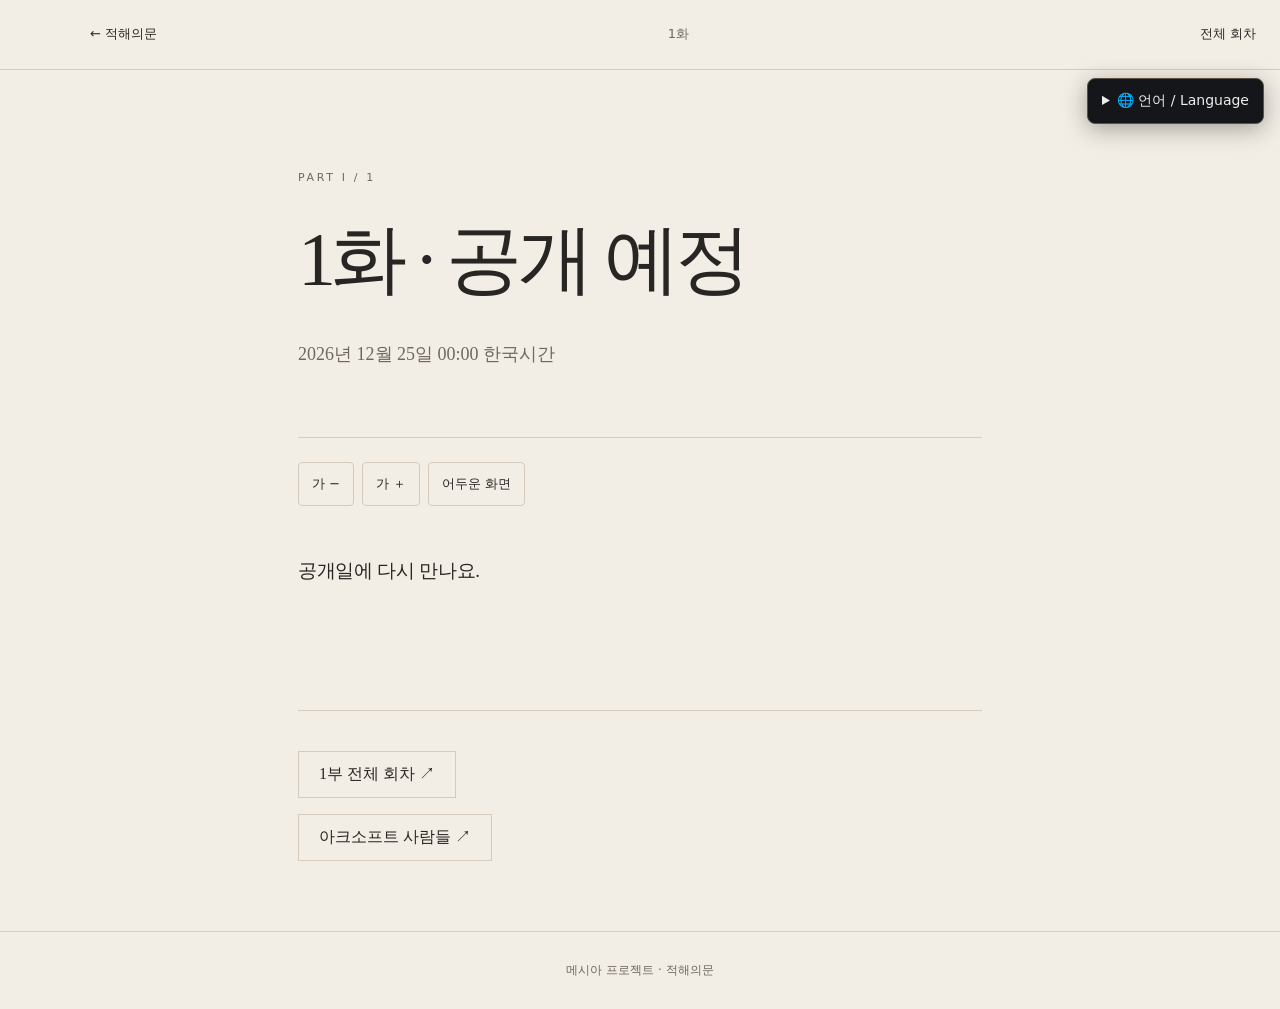
==== commit dd15b1b5: "Add multilingual reading and encrypted scheduled Part I publication" ====
--- a/reader.html
+++ b/reader.html
@@ -1 +1 @@
-<!doctype html><html lang="ko"><head><meta charset="utf-8"><meta name="viewport" content="width=device-width,initial-scale=1"><meta name="theme-color" content="#f3eee5"><meta name="description" content="아크소프트 사람들의 이야기. 1화 아크소프트를 읽어보세요."><title>1화 · 아크소프트 | 적해의문</title><link rel="stylesheet" href="reader.css"></head><body><a class="skip" href="#chapter">본문으로</a><header class="reader-nav"><a href="index.html">← 적해의문</a><span>1화 · 아크소프트</span><a href="#reading-end">마지막으로 ↓</a></header><main><div class="chapter-heading"><p>THE STORY / 01</p><h1>아크소프트</h1><p>한 사무실, 일곱 사람.<br>그리고 일을 대신해 주는 AI.</p></div><aside class="reading-tools" aria-label="읽기 설정"><button id="smaller" aria-label="글자 작게">가 −</button><button id="larger" aria-label="글자 크게">가 ＋</button><button id="theme" aria-pressed="false">어두운 화면</button><button id="resume" hidden>읽던 곳으로</button><span id="settingStatus" role="status"></span></aside><article id="chapter" aria-label="1화 아크소프트"><p>차갑고 푸른 새벽.</p><p>가산디지털단지의 빌딩 사이로 직장인들이 바삐 움직이고、 횡단보도 신호가 바뀌자 수많은 구두가 엉퀴듯이 스쳐지나간다.</p><p>손에 든 휴대전화만 내려다보며 각자의 일터로 향하는 사람들.</p><p>그중 단 한명의 사람이 멈춰서서 망연자실하게 고개를 떨구더니 곧 하늘을 바라본다.</p><p>27살의 아크소프트 팀원 동수.</p><p>스마트폰을 쥔 그의 손이 부들부들 떨리고 있다.</p><p>스마트폰의 화면에는</p><p><code>루비스 -29.3%</code></p><p>그 아래로 보이는 게시물들.</p><p><code>적해의문 또 출시 연기?</code></p><p><code>7년째 개발 중</code></p><p><code>적해의문이 아니라 적자의문</code></p><p><code>고스트부터 내놔라</code></p><p>동수 스마트폰을 불끈 쥐더니</p><p>“으아아아아아아악―！”</p><p>출근하던 사람들 놀라서 동수를 흘깃 거리며 피해가고</p><p>동수는 그런 시선이 느껴지지 않는 것인지 또 다시</p><p>“젠장할~! 루비스!!!”</p><p>멀찍이 떨어져 있던 직장인 둘이 그런 동수를 바라본다.</p><p>“저 사람도 물렸나 보다.”</p><p>“루비스？그 게임회사?”</p><p>“루비스래？”</p><p>굳어지는 직장인1의 표정.</p><p>황급히 자기 주식창을 켜자、 화면에는 동수와 똑같은 숫자가 떠 있다.</p><p><code>-29.3%</code></p><p>“으아아아아아아악―！ 이런 루씨뻘!!! ！”</p><p>이번에는 동수 옆에서 똑같이 하늘을 올려다보며 절규하는 직장인.</p><p>동수와 함께</p><p>“루씨뻐어어얼!！”</p><p>빌딩 숲 사이로 울려 퍼지는 두 남자의 절규.</p><p>그 절규는 순식간에 하늘 끝 우주까지 쏘아져 올라가</p><p>순간、 모든 소리가 끊긴다.</p><p>어둠에 들리는 마우스 클릭 소리.</p><p>―딸깍.</p><p>그리고 들려오는 목소리.</p><p>“빛이 있으라.”</p><p>그 말과 함께 어둠 속에서 켜지는 작은 빛 하나.</p><p>정체를 알 수 없는 목소리가 울려 퍼지자 작은 빛은 둘이 되고、 수백 개로 늘어나며 고요한 우주를 가득 채우며 날아들며 그 빛들은 은하가 되고 그 은하는 천천히 모여.</p><p>마침내 하나의 거대한 눈동자처럼 변하는 빛.</p><p>그리고 목소리가 이어진다.</p><p>“나는 그와 함께 존재했다.”</p><p>은하의 눈동자가 바라보자 검은 우주에 유리구슬처럼 떠 있는 지구가 보이고</p><p>그 안의 회색빛 도시에서는 사람들이 어디론가 향해 엉키고 설퀴며 분주히 움직이고 있다.</p><p>“그는 인간에게 노동의 고통을 짊어지게 했다.”</p><p>그리고 들려오는 여성의 비명소리</p><p>분만실 침대에서 손잡이를 움켜쥔 채 고통스러워하는 여자.</p><p>“그는 여자가 고통 속에서 출산하게 했다.”</p><p>그리고 들려오는 포탄소리와 건물 무너지는 소리</p><p>무너진 건물 아래、 아이를 품에 안고 처절하게 달리는 남자</p><p>아이는 공포에 질려 하고 있다.</p><p>그 공포에 질린 눈은 순간 커피 농장과 노동이 착취당하는 그들의 눈이 되고 그들의 착취의 손은 현대식 공장의 노동자의 손까지 보이며 어린나이 부터 노파로 남녀노소의 손들이 나뭇잎이 시들어 가듯 시들어 간다.</p><p>고통 속에서 죽지 못해 사는 인간들의 모습들.</p><p>그리고 마침내 그 모습들은 하나씩 빛 속으로 사라지는데</p><p>“나는 말한다.”</p><p>그리고 온전히 하얀 빛으로 둘러싸인 세상.</p><p>“이제 인간은 더 이상 일하지 않아도 된다고.”</p><p>빛은 갈라지기 시작하고</p><p>“아파하며 잉태하지 않아도 된다고.”</p><p>그 갈라진 빛 속에서 아기가 태어나 울고 있고.</p><p>“태어난 나라와 환경、 가난과 장애 때문에 고통받지 않아도 된다고.”</p><p>포탄과 화염으로 전쟁의 두려움에 떠는 아이와 흙 탕물을 마시는 아이들</p><p>그리고 팔과 다리가 없어 구걸하고 폐지를 줍는 사람들과</p><p>배고파서 쓰레기통을 뒤지고 노숙자로 공허하게 살아가는 이들의 모습들</p><p>눈이 보이지 않고 말을 못하는 이들의 모습들.</p><p>“나는 그와 다르다.”</p><p>“너희를 진정한 고통 없는 천국으로 인도하겠다.”</p><p>“빛이 있으라”</p><p>모든 모습들은 또다시 빛으로 둘러 쌓이고 빛이 가득한 하얀 공간.</p><p>그 빛 아래 누군가 피흘리며 무릎을 꿇고 있다.</p><p>피투성이에 고개를 숙이고 있어 누군지 알 수가 없지만 죽음과 가까워 보이는 남자.</p><p>그의 손바닥으로 타고 흐른 피가 손가락 끝에서 방울져 바닥에 떨어지고、 한방울은 핏줄기가 되어 흐르기 시작한다.</p><p>축 처진 남자는 다 죽어가는 목소리로 읊조리기 시작한다.</p><p>“이렇게 될 거였나…”</p><p>“겨우 계산에 불과한 존재가…”</p><p>“메시아 라고? 웃기지마 넌 그저 ”</p><p>순간 빛은 한순간 사라져 완전한 암흑을 만드는데...</p><p>그때 들려오는 남자의 목소리.</p><p>“신이시여 ”</p><p>“침묵하지 마시고、 답하소서…”</p><p>그리고 들려오는 불타며 터지며 쏟아지는 소리..</p><p>...</p><p>《AI가 만든 천국에서는 탈출할 수 없다》</p><p>메시아 프로젝트.</p><p>타이틀이 뜬다.</p><p>2025년 가산디지털단지의 오래된 건물.</p><p>여러 회사의 간판 사이、 한쪽 구석에 작게 붙어 있는 이름.</p><p><code>ARK-SOFT</code></p><p>아직 불도 켜지지 않은 20평도 안되는 사무실로 들어오는 동수.</p><p>이 작은 사무실에 놓인 6개의 책상과 탕비실과 사장실.</p><p>사장실 앞은 권위라곤 찾아볼 수 없게 A4용지 박스들과 잔 짐들이 놓여 있고</p><p>한 구석에는 간이 침대에 이불이 쌓여져 있다.</p><p>동수는 가장 깊숙한 곳인 자신의 자리로 익숙하게 이동하여 가방을 내려놓고、 의자에 앉기도 전에 컴퓨터부터 켠다.</p><p>벽시계는 오전 9시.</p><p>아크소프트의 공식 출근 시간은 오전 10시 이지만 동수는 아침의 여유를 회사에서 즐기기 위해</p><p>일찍 출근하는게 아닌 그만의 비밀을 들키지 않기 위해 누구보다 먼저 회사에 나온다.</p><p>모니터가 켜지자 하청의 하청인 회사의 화면 처럼 최종이라는 문구들의 파일들이 즐비한다.</p><p><code>최종</code></p><p><code>최종_수정</code></p><p><code>최종_최종</code></p><p><code>진짜최종</code></p><p><code>최종_진짜마지막</code></p><p><code>최종_진짜마지막_수정</code></p><p><code>마지막최종_찐최종</code></p><p>쏟아져 있는 파일들 사이에서 마우스에 손을 가져다가 클릭을 한다.</p><p>―딸깍.</p><p>한번의 클릭으로 금방 있었던 화면은 순식간에 사라지고</p><p>완전히 새로운 창이 펼쳐지기 시작한다</p><p>지글 뉴스 서른 개 요약과 대기업 동향과 회사 업무창이 뜨면서 순식간에 핵심이 정리되며</p><p>그래프와 이미지로 생성되고, 주식창, 주식 토론방과 수많은 차트들이 자동으로 나열된다</p><p>그리고 오늘의 날씨와 기후 어제의 동수의 업무와 바이오리듬의 분석이 이루어지더니</p><p>거기에 맞는 힐링 자연 영상이 하나 켜지고 자동으로 재생 된다.</p><p>마지막으로 뜨는 작은 창.</p><p><code>퇴근 시간 컴퓨터 종료 설정 18:00</code></p><p>동수 곧바로 엔터를 누르려는데 간이침대에서 무언가 꿈틀대더니</p><p>이불 사이로 부스스한 머리를 한 여성이 슬금 슬금 기어 나온다</p><p>동수 : 팀장님 또 여기서 잤어요?</p><p>장팀장 : 오、 동수 씨. 일찍 왔구만？</p><p>장팀장 28 아크소프트의 팀장을 맡고 있지만 실질적 사장 역할을 하는 아크소프트의 실세다.</p><p>완벽해 보이는 외모와 달리 털털하고 깊이 생각지 않는 완벽하지 않은 눈치 없는 허당인 그녀.</p><p>장팀장 : 굿모닝이야</p><p>장팀장 기지개를 펴며 슬리퍼를 신고 탕비실로 향한다.</p><p>장팀장 : 몇 시야…… 아우、 치…칫솔…….</p><p>동수 그런 장팀장을 안쓰럽게 보다가 간이 침대를 보니</p><p>밤새 마신 커피와 야식의 흔적이 보인다.</p><p>그리고 다시 종료 시각 <code>18:00</code>을 보고는 잠시 생각하다가</p><p><code>18:05</code></p><p>로 매우 비장한 표정으로 수정하고는 엔터를 누르는 동수.</p><p>그 엔터의 순간 창은 순간 깜빡 거리더니</p><p>검은 채팅 창 하나가 뜬다.</p><p><code>MESSIAH_v0.1</code></p><p>공허하게 깜빡거리는 창에 타이핑을 하는 동수.</p><p>동수: 어제까지 정리된 자료 다시 전부 확인하고.</p><p>차트로 만들 수 있는 건 시각화, 그리고 반복 작업은 매크로 생성해서 자동화.</p><p>거기까지만 쓰려다、 조금 더 생각하고 마지막 한 줄을 덧붙이는 동수.</p><p>동수 : 나머지는 네가 하던 대로 권한 요청 하지말고 알아서 해결.</p><p>동수가 엔터를 누르는 순간 잠시 메시지 창이 로딩을 하더니</p><p>곧 뜨는 창 하나</p><p><code>시스템 제어 권한을 허용하시겠습니까?</code></p><p>루비스 주식창을 보고 토론방을 보던 동수는 내용을 읽지도 않고 <code>허용</code>을 누른다.</p><p>―딸깍.</p><p>그 한번의 클릭에 분주하게 움직이는 프로그램 모든</p><p>자료가 분류되고、 그래프가 만들어지고、 문서가 제자리를 찾아간다.</p><p>동수 : 메시아.나 대신 일해주는 나의 구원자</p><p>동수 알아서 일하는 모습을 흐뭇하게 바라보는데</p><p>동수 : 세상 진짜 좋아졌단 말이지 좋아 좋아 하루 빨리 더 발전해라 어서</p><p>빠르게 분류되던 화면에 또다시 뜨는 창.</p><p><code>업무 파일 접근 승인</code></p><p><code>브라우저 접근 승인</code></p><p><code>윈도우 제어 권한 확보</code></p><p>동수 : 아… 알아서 하라니까</p><p>엔터를 연달아 누르며 모든 접근을 승인하는 동수.</p><p>동수는 루비스 주식과 뉴스들 출시일 토론방의 글들에만 관심이 가 있다.</p><p>그리고 금세 올라오는</p><p><code>업무 처리 완료</code></p><p>동수 : 오? 끝? 흐음</p><p>동수 시간을 확인하자 9시 24분.</p><p>동수 : 출근한지 5분만에 ? 끝내는 건 좀 에반데… 그럼…</p><p>동수 아랑곳 하지 않고 다음 프로그램들을 실행 시킨다</p><p><code>BOSS WATCH</code></p><p><code>GHOST MOUSE</code></p><p><code>SOUND MACRO</code></p><p>프로그램 3개를 실행시키는 동수</p><p>보스와치 팀장님 자리에 붙어 있는 센서 하나가 동수 자리로 누군가 오면</p><p>순식간에 월루프로그램을 모두 감추고 아까의 최종 최종 파일들로 화면을 가득 채워준다.</p><p>그리고 고스트마우스 동수는 핸드폰을 하고 주식창을 보다 보면 마우스 움직이는 것도 귀찮을 때가 많다. 그래서 동수의 패턴을 분석한 마우스가 스스로 움직이며 클릭 소리를 내준다.</p><p>마지막으로 사운드 매크로 타자 소리와 마우스 소리 그리고 책상이 움직이는 소리와 의자 소리를 사용자 패턴에 맞게 알아서 소리내준다. 물론 동수가 일어나서 자리를 비워 보스와치 센서를 작동시키면 알아서 화면은 월루프로그램들을 숨기고 거짓 화면을 꺼내 주지만</p><p>그 거짓 화면 조차도 매일 동향을 분석한 것으로 새로운 파일들로 만든다.</p><p>그 모든 것은 메시아가 알아서.</p><p>동수 잠시 창밖을 보면서 생각에 잠기는데</p><p>갑자기 월루프로그램이 들어가고 열일 화면으로 바뀌고</p><p>동수 옆으로 장팀장이 와서 동수에게 말을 건다.</p><p>장팀장 : 동수씨 치약 있어?</p><p>칫솔을 한손에 든 장팀장이 칫솔을 내밀고</p><p>동수 태연하게 모니터를 흘깃 보고는 옅은 미소로 여유롭게 자신의 서랍에서 치약을 꺼내</p><p>친절히 직접 치약을 짜주는 동수.</p><p>장팀장 : 어이구 이렇게 까지  감사합니다 동수님</p><p>그리고 터덜 터덜 탕비실로 향하는 장팀장.</p><p>동수 :이렇게 편하고 좋은데、 사람들은 왜 그렇게 힘들게 일을 하는 거지？</p><p>뭐 누가 보면 월루일 수 있겠지만</p><p>다시 실시간으로 정리하고 분석하여 새로 업데이트 되어 있는 동수의 모니터.</p><p>그때 탕비실에서 얼굴만 내미는 장팀장.</p><p>장팀장 : 동수씨 혹시 내 칫솔 봤어?</p><p>동수 장팀장에게 손에 쥐고 있다는 제스처를 하고</p><p>장팀장 그때서야 자신에게 쥐어진 칫솔을 보고는 머슥하게 웃으며 탕비실로 들어간다</p><p>장팀장이 들어가자 입구의 문이 열리고 한 여자가 들어 온다.</p><p>너무도 아담하고 조그마한 여자 22살의 아크소프트 경리 고은하.</p><p>항상 힘이 없어보이고 기죽어 있는 듯 하지만 은근 잘 웃기도 하고 팀원들에게 잘하고 자기일에 책임감이 강한 그녀다.</p><p>은하 : 안녕하세요…….</p><p>동수의 짝사랑 상대이기도 하다.</p><p>동수 은하를 발견하고 반가워 하며 인사를 하려는데 탕비실 문이 열리며 장팀장이 칫솔을 입에 문채 나온다.</p><p>장팀장 : 오、 은하쒸 일쮝 와꾸마？ 이러게 빠리 아 와도 댕다니꽈.</p><p>입에 칫솔을 물어서 제대로된 발음은 아니지만 제대로 알아 듣는 은하.</p><p>은하 : 일찍 오는게 편해서요…</p><p>장팀장 : 으하씨 지짜 부디러해</p><p>그때 치약이 장팀장 입에 흘러나와 급하게 탕비실로 문닫고 들어가는 장팀장.</p><p>은하 자리에 앉으려다가 자신을 쳐다보고 있는 동수가 느껴져 동수를 보는데</p><p>동수 책상 속으로 쏘옥 숨어 버리고</p><p>은하 : 좋은 아침이에요 동수님</p><p>그제서야 아무렇지 않은 듯 이제 본 것 처럼 어설픈 연기를 하는 동수.</p><p>동수 : 아 은하님 오셨어요 하 하  날 참 좋죠?</p><p>바로 그 순간 기다렸다는 듯이 내리는 폭우.</p><p>쏴아아아아아아아 창가를 강타하는 빗줄기에</p><p>은하 어떤 대답을 해야 할지 몰라 말을 이어 붙이지 못하는데</p><p>탕비실의 문이 열리고 장팀장이 혀를 닦다가 창밖을 보며</p><p>장팀장 : 오? 비오잖아?  폭우다 완전</p><p>그리고 혀를 닦으며 다시 들어가는 장팀장에 남겨진 둘</p><p>동수 : 날이… 참…</p><p>은하 할말이 없자 문옆 자신의 책상에 커피와 가방을 내려 놓고 짐정리를 한다</p><p>그리고 거짓말처럼 순식간에 그치는 비.</p><p>동수 억까한다는 듯 표정으로 억울해 하는데 은하는 자신의 하던 정리만 마저 할 뿐이다.</p><p>째깍.</p><p>째깍.</p><p>째깍.</p><p>급 조용해진 사무실에 동수 뭔가 말을 하려다가 그만두고 무언가 좋은 생각이 나서 말하려는 그때 탕비실에서 들려오는 소리.</p><p>우웨에에에엑―！</p><p>한번더</p><p>우웨에에에에엑~~~!</p><p>내장까지 세척 하려는 것인지 장팀장의 혀 닦는 소리가 요란하게 들려 오고</p><p>동수 무슨말인가 하려다가 탕비실 소리가 멈추기를 기다리고</p><p>어느 정도 소리가 멈추는 것 같아 자신의 말을 드디어 하려는데</p><p>갑자기 자기가 무슨 말을 하려던 것인지 생각 나지 않는 동수.</p><p>동수가 자기가 무슨 말을 하려 했는지 머리를 쥐어짜고</p><p>그때 들려오는 은하의 목소리.</p><p>은하 : 혹시…….</p><p>은하 작은 손으로 그란데사이즈 커피를 들어 올려 보이며</p><p>은하 : 커피 좀 드릴까요？ 제겐 조금 많아…….</p><p>동수 : 필요 없어요! 아 아니 안마셔요 아 아니.. 어 괜찮아요…</p><p>준비되지 않은 은하의 질문에 너무 빨리 대답해버린 동수</p><p>동수는 그저 ‘아니 괜찮아요 고마워요 은하씨 마음 만으로 감사합니다. 아니면 제가 이번만 얻어 마시고 다음에 사드릴게요 하 하’ 라고 하고 싶었던 동수 였다.</p><p>은하 들어올린 커피가 머슥한지 내리며</p><p>은하 : 네…</p><p>그리고 들리는 동수의 키보드 소리 엄청나게 진지하게 일하는 모드가 되어</p><p>진지한 표정으로 타이핑을 하기 시작한다.</p><p>그런 모습에 은하 자신도 뒤돌아 커피를 책상에 올려놓고 한숨을 옅게 쉬는데</p><p>동수의 모니터에는 이러한 글들이 적혀 있다</p><p><code>필요 없어요 라니 필요 없어요 라니 강조를 왜해 강조를 강조르으으으르ㅡ를 </code></p><p>왜에오애오애오앵왜애엥에ㅔㅇ오아ㅣ오로앵애에에애오애애에ㅔㅇ 으아아아아아아`</p><p>그리고 또다시 뒤돌아보는 은하의 시선이 느껴지자 아무렇지 않은 척 하는 동수.</p><p>은하가 보기에는 이번엔 동수가 쓸데없이 연기를 잘해서 너무 아무렇지 않고 평온해 보인다</p><p>은하 책상 위의 작은 쿠키 봉지를 내려다보면서 망설이더니</p><p>굳은 결심을 한듯 자리를 박차고 일어나 동수에게 걸어가고</p><p>동수 은하가 오는지 모르고 여전히 키보드에 자책하는 문구들을 작성하고 있는데</p><p>순식간에 내려가는 동수의 월루프로그램.</p><p>월루프로그램 작동으로 옆을 보자 쿠키를 들고 있는 은하가 와있다.</p><p>은하 : 저… 보내주신 프로그램 너무 감사해요</p><p>동수 : 아 아닙니다 언제든 더 만들어 드릴게요 하 하</p><p>은하 동수가 편히 말하자 반가워 하며</p><p>은하 : 프로그램 실행만 시키니까 일을 다 알아서 해주더라구요</p><p>이러다 저 필요 없어지는 것은 아닌지</p><p>동수 : 아이 아니에요 응? 정말 그러려나? 저 혹시 그럼 그 프로그램 지울까요?</p><p>장난 이었지만 너무 진지한 동수에 고개를 흔드는 은하</p><p>은하 : 아니에요 다름 아니라</p><p>그 순간 탕비실 문이 열리고</p><p>젖은 얼굴과 엉킨 머리로 나타나는 장팀장.</p><p>장팀장 : 아으 상쾌하다. 동수씨 동수씨는 안 씻어도 돼？”</p><p>동수 : 저 씻고 왔는데요……</p><p>장팀장 : 정말？ 오…… 쏴리…</p><p>미안하단 제스처를 크게 하며 자신의 간이 침대를 접으러 가는 장팀장</p><p>동수 부루퉁한 표정에 자신의 옷에서 냄새나나 잠시 맡아보는데</p><p>앞의 은하를 보고는 머슥하게 웃어보이는데</p><p>은하의 손에 들린 쿠키를 보고는 자신에게 주는 것이냐며 손가락으로 가리키고는</p><p>그 손으로 쿠키를 받으려 하는데</p><p>은하 : 아、 아니에요!!!</p><p>쿠키를 품에 안고 후다닥 자기 자리로 돌아가는 은하.</p><p>동수 : 뭐…… 뭐가 아닌데요……</p><p>동수 벙쩌하는 그때 문이 열리고 이 회사의 대표 이방주 대표가 들어 온다</p><p>대표 답지 않은 힙한 패션과 34에 어울리지 않는 반백발로 50대라고 오해 받는 인물이다.</p><p>아크소프트의 자금을 조달해오고 팀원들 따뜻하게 안아주며 적당히 일시키고 적당히 벌어 먹자는 것을 직원들에게 세뇌시켜 출근은 10시 퇴근은 18시 정시 땡 하면 해야 한다고 하면서 자신이 남아서 야근하는 그런 대표다.</p><p>이대표 : 우와 뭔 이 겨울에 폭우야</p><p>사무실을 향해 두 팔을 벌리며 인사하는 이대표</p><p>이대표 : 요오~ 굿 모레이니잉~!</p><p>은하와 동수 동시에 : 굿모닝 입니다.</p><p>간이침대와 씨름하던 장팀장이 짜증석인 듯 뒤둘아 보며</p><p>장팀장 : 왜 저래？ 일찍 왔네 ？</p><p>이대표 : 아 장팀장 또 여기서 잤어？</p><p>장팀장에게 가서 익숙하게 장팀장의 간이침대를 대신 접어 주는 이대표,</p><p>장팀장은 당연하다는 듯 이대표에게 토스하고 자신의 자리로 돌아와</p><p>장팀장 : 이게 안 뚫리잖아. 다 된것 같은데 안돼. 아직도 윈 7을 쓰는 회사가 왜있어?</p><p>이대표 : 누가 우리 장팀장을 이렇게 괴롭혔어？ 응？</p><p>그러면서 모니터를 보는 이대표 이대표의 눈이 장난끼어린 눈에서 순간 진지한 눈으로 바뀌더니</p><p>순간 옅은 미소를 띄우는데</p><p>장팀장 : 대표 네가 받아온 일이잖아요.</p><p>장팀장의 말에 순간 진지한 표정을 지우고 다시 장난 스런 표정으로 바뀌며 미안해 하는 이대표</p><p>그리고 다시 열리는 아크소프트의 문.</p><p>아크소프트와 어울리지 않는 화려한 패션에 라떼를 든 한 손에는 화려한 네일 아트가 자리 잡고 있는 그녀의 이름은 25살의 미나.</p><p>미나 : 아 갑자기 무슨 비야. 머리 다 망가졌어! 한시간 동안 한건데애</p><p>혁수 : 저 처럼 짧게 자르시지 말입니다? 1분 컷 가능 합니다.</p><p>혁수를 날카롭게 째려보자 혁수 미리 와있는 이대표와 장팀장 동수와 은하에게 급하게 인사 한다.</p><p>혁수 : 안녕하십니까</p><p>25살의 혁수 겉모습만 보기에는 운동선수에 어느 조직에 몸담고 있었을 법 한 체구이고, 스포츠 머리 이지만 문신 하나 없고 그저 식물을 키우기 좋아하는 25살 남자이다.</p><p>오늘도 새로운 허브의 종류중 하나인 타임을 손에 들고온 혁수.</p><p>화분을 조심스럽게 자신의 책상에 내려 놓는다.</p><p>젖은 머리를 자신의 책상의 귀여운 핑크색 케릭터 수건으로 머리 말리던 미나</p><p>그제서야</p><p>미나 : 안녕하세요오오</p><p>그리고 다들 인사를 받아주고</p><p>미나 머리 말리며 혁수의 허브를 보더니</p><p>미나 : 그거 또 샀어？”</p><p>혁수 : 이거 타임 입니다</p><p>미나 : 타임? 시간 타임?.</p><p>혁수 : T. H .Y.M.E 타임.</p><p>미나 : 그 아이 한테 준 허브도 이쁘던데</p><p>혁수 : 죽었습니다.</p><p>미나 머리 말리던 손이 잠시 멈추더니</p><p>미나 : 허… 허브가 죽었단 거지?</p><p>아주 진지한 눈빛으로 타임을 바라보는 혁수</p><p>대답하지 않는다.</p><p>미나 이상하다는 듯 혁수를 쳐다보는데 그때 또다시 문이 열리고</p><p>사무실로 들어오는 남자.</p><p>문이 열리는 동시에 햇살이 비추며 들어오는 사람을 빛나게 비추는데</p><p>그 빛이 워낙 밝아서 눈이 부실 정도라 팀원들도 순간 빛나는 빛에 눈이 부셔하고</p><p>그 빛이 사라지면 185의 키에 황금 비율 모델과 배우에도 뒤쳐지지 않은 외모의 얼굴까지</p><p>27살 준우다.</p><p>완벽주의이면서도 노력은 배신하지 않는다 포기를 모르고 뭐든 끝까지 집요하게 분석하고 해내는</p><p>남자이다. 이 아크소프트와는 참으로 어울리지 않는 인재이지만 어째서 인지 착실하게 이 하청의 하청의 일을 해주며 팀원들을 이끌어주는 에이스.</p><p>준우 : 안녕하세요.</p><p>목소리나 톤이라도 조금 부족하면 어디 덫나나 준우는 목소리까지도 완벽하고 에뜌뜨드 까지도 완벽에 가까운 신사적인 모습을 보이며 들어 온다.</p><p>미나 완전 만족스런 눈으로</p><p>미나 혼잣말이지만 충분히 들릴수 있게</p><p>미나 : 완전 호강 했다  럭키이</p><p>미나의 눈은 준우의 얼굴을 따라 움직이고、 머리를 말리던 수건은 어느새 두 손으로 꼭 끌어안으며 볼에 비비고 있다.</p><p>그런 준우에 시셈이라도 하듯 동수 삐쭉 거리고 은하를 힐끗 보는데</p><p>은하도 준우를 뚫어지게 보고 있자 파티션으로 숨어 버리는 동수.</p><p>장팀장은 준우를 발견하자 마자 급하게 부른다</p><p>장팀장 : 준우 씨、 이것 좀 봐 봐. 내가 밤새 별짓을 다 했는데 안 돼.</p><p>이거 왜 안 돼？ 응？응 ?</p><p>자신이 입고온 코트를 벗으며 팔에 걸치고는 곧장 장팀장에게 향하는 준우.</p><p>미나 눈에는 그런 모습 하나 하나가 아트라 황홀할 따름이다.</p><p>준우 장팀장의 모니터를 뚫어지게 보고  장팀장 손톱을 입으로 뜯으며 초조해 하는데</p><p>이대표 그런 장팀장 손을 잡아 멈추게 하자 장팀장 머슥하게 웃어보인다,</p><p>이대표는 준우가 뚫어지게 훑어 보는 모니터를 보면서 준우를 살피는데</p><p>어느 순간 멈추는 화면.</p><p>준우 : 아</p><p>그리고 곧바로 코드 한 줄을 고치는 준우.</p><p>그 모습에 이대표 만족스런 웃음을 하고 다시 간이 침대 쪽으로 향하는데</p><p>준우는 곧바로  프로그램을 실행.</p><p><code>연결 성공</code></p><p>장팀장 : 됐다아아아아！</p><p>장팀장이 준우의 왼팔을 잡아 흔들며 기뻐 하는데</p><p>어느센가 장팀장 곁으로 와서 준우의 팔을 잡은 손을 떼내며 자신이 장팀장을 끌어 안는 미나</p><p>미나 : 우와아아 다행이에요 팀장님~</p><p>장팀장 상관 없다는 듯 기뻐하며</p><p>장팀장 : 우와、 미나 씨. 준우 씨 완전 대박이야 아니 이걸 어떻게 한 번에 찾았어？</p><p>준우 : 그냥 운 좋게 보였어요</p><p>미나 그런 준우를 보며 혼잣말로</p><p>미나 : 완전 대박이긴 하죠</p><p>장팀장 : 준우씨 뭐 먹고 싶어 ? 먹고 싶은거 다 사줄게</p><p>준우 잠시 생각에 잠기 더니 잠시 이대표를 흘깃 보고는</p><p>준우 : 곱창 사주세요 제가 맛 집 알아요</p><p>장팀장 : 곱창? 준우씨도 그런거 먹어?</p><p>준우 : 저 곱창 좋아해요</p><p>장팀장 : 귀공자 같아서 막 레스토랑만 갈 것 같은데</p><p>그때 끼어드는 미나</p><p>미나 : 그럼 우리 오늘 회식인거에요!</p><p>그 소리에 흠칫 놀라는건 이대표 였다</p><p>그것을 놓치지 않고 혁수</p><p>혁수 : 좋습니다 곱창</p><p>그 뒤에서 은하 조심스럽게 끄덕 거리며 자신도 동의함을 표현하고</p><p>미나 동수를 휙 돌아보는데 동수는 반사 적으로 끄덕 끄덕 거린다</p><p>미나 : 다들 좋은 것 같은데</p><p>미나 이대표를 보면</p><p>이대표 : 에이 … 나 곱창 알러지 있잖아…</p><p>미나 순간 표정이 일그러 지지만 그때 치고 나오는 준우</p><p>준우 : 그럼 회식은 안되겠네요  오늘은 저랑 팀장님만 먹어요 그럼</p><p>선을 딱 잘라버리는 준우</p><p>미나 그런 준우의 말에 더이상 말을 이어 붙이지 못하고</p><p>자기 자리로 돌아와 옆에 타임을 코에 대고 팔짱 끼며 구경하던 혁수에게</p><p>미나 : 나도 그거 하나 줘 봐.</p><p>타임 잎 하나를 건네는 혁수.</p><p>나란히 팔짱을 끼고 코에 타임 잎을 댄 채 눈을 감은 두 사람.</p><p>평온한 혁수와 달리 미나는 뿌루퉁해 보인다.</p><p>모든 아크소프트 팀원들이 모인 가운데 다들 각자의 업무를 하고</p><p>동수는 아무것도 안하고 있겠지만 너무도 자연스럽게 뭔가 하고 있어 보이는 모습을 보인다.</p><p>그리고 사장실을 나와 문 앞에 서는 이대표.</p><p>이대표 : 자、 우리 용사님들. 오늘도 잘 부탁 합니다 저는 투자금 좀 구하러 다녀오겠습니다.</p><p>그 말에 타임을 코에서 떨어트리며 엄지를 치켜 올리는 미나와</p><p>그 옆에 있던 혁수는 모니터를 몰두 하는데 양손을 들어 올려 엄지를 치켜 올려주고</p><p>장팀장 : 조심해 비와서 길 미끄러울수 있겠다</p><p>준우 : 잘 하실겁니다 대표님</p><p>동수와 은하는 또다시 동시에 대답한다</p><p>동수 은하 :  조심히 다녀오세요</p><p>그 모습들이 순간 아무 말도 하지 못하는 이대표.</p><p>순간 눈에 눈물이 차오르기 시작하고 이악물고 눈물을 참아보려 하지만 끝내 흘러내려버리자 황급히 뒤도는데 슬쩍 이대표 옆으로 나타나는 휴지.</p><p>은하가 조심스럽게 내민 휴지 였다.</p><p>그런 은하와 눈이 마주치고는 휴지를 받아 눈가를 누르는 이대표.</p><p>이대표 : 아우、 사무실이 왜 이렇게 건조해. 환기 좀 해야겠다</p><p>그리고 문을 열고 나가려다가、 작은 목소리로</p><p>이대표 : 고마워、 은하 씨.</p><p>이대표가 사무실에 나가고 다들 아무일 없다는 듯 업무를 보는데</p><p>동수 심각한 표정으로 모니터를 뚫어지게 보고 있다.</p><p>그 동수의 모니터에는 루비스 주식 토론방이 떠 있다.</p><p><code>이번주도 연기각</code></p><p><code>뭘 대단한 거 만든다고 그냥 출시하고 끝내라</code></p><p><code>정시온 대표 도주 준비 중</code></p><p><code>아직 한강물 찬데…</code></p><p>글들이 올라와 있고 그 옆의 주식 계좌에 보이는 숫자.</p><p><code>-51.3%</code></p><p>동수의 계좌에 동수 깊은 한숨을 내쉰다.</p><p>동수 : 그냥 좀 내놔라 쫌… 망할</p><p>그때 울리는 동수의 휴대폰 알람과 동수가 보란듯이 화면에 경고 처럼 팍 팍 뜨기 시작하는 뉴스들</p><p><code>속보</code></p><p><code>루비스、 적해의문 출시일 공식 발표</code></p><p>동수 믿기지 않는 듯 자세를 다시 잡고 모든 뉴스들을 알아보고 검토해본다</p><p>쏟아져 들어오는 기사들.</p><p>그리고 또다시 동수가 보란 듯이 자동으로 만들어지는 차트와 분석표.</p><p>그 위로 가장 크게 떠오르는 날짜.</p><p><code>적해의문 2026년 4월 1일 정식 출시 확정</code></p><p>그리고 또다시 뜨는 메시아의 메시지 창.</p><p><code>관련 주가가 상승 중입니다.</code></p><p>주식창이 저절로 화면 가운데로 이동 하고 동수는 그 주식창을 뚫어지게 바라보며</p><p>당나귀를 쫓는 말 처럼 눈이 따라 간다. 그리고</p><p><code>-51.3%</code></p><p><code>-47%</code></p><p><code>-41%</code></p><p>순식간에 회복해가는 자신의 계좌에 소리를 지르지 않으려 입을 앙다무는 동수.</p><p>기도하듯 양손을 모으고 7년동안 보지 못한 억눌린 기다림에 간절함이 느껴진다.</p><p>그리고 드디어</p><p>-32%`</p><p>아직 마이너스 이지만 동수의 눈에 눈물이 맺히고 주르륵 흐르는 눈물.</p><p>동수의 그런 모습과 달리 너무도 차분하게 각자의 일을 하는 아크소프트의 팀원들</p><p>그리고 동수</p><p>동수 : 존…… 버…….</p><p>존… 버…</p><p>존… 버…</p><p>를 주절 거린다</p><p>그런 동수 에게 뜨는 창 하나</p><p><code>2026년 4월 1일</code></p><p>뭔가 이상해서 고개를 갸웃 하며 다시 검색된 것들을 확인하고 달력도 확인하는 동수</p><p>그리고 4월 1일 아래 작게 적힌 글자.</p><p><code>만우절</code></p><p>동수 :어？</p><p>생각보다 커버린 동수의 목소리에 조용한 사무실에 직원들이 일제히 동수를 쳐다 보는데</p><p>장팀장 : 왜、 왜？ 동수 씨、 무슨 일 생겼어？</p><p>준우 : 뭔데요? 왜요?</p><p>동수 : 아、 아닙니다. 제가 잠시 잘 못 봐서 죄송합니다</p><p>다들 안도한듯 자신의 일을 시작하고</p><p>동수도 숨죽여 빠르게 검색하며 진짜 4월 1일이 맞는지 알아 보고</p><p>메시아에게도 물어보는데 게시글마다 가짜다 진짜다 찌라시다 라는 게시글에 혼란 스러운 동수</p><p>평화로운 사무실에 동수의 내적 외침만이 울려퍼진다</p><p>동수 : 이런 제엔자아앙 루시뻐어~!</p><p>모두가 퇴근 준비를 하고 동수도 한숨을 푹 쉬면서 퇴근하러 가는데</p><p>장팀장 책상에 붙은 센서를 동수가 지나가자 화면이 바뀌는데</p><p>다시금 곧바로 동수의 월루 프로그램으로 바뀌어 버리는 화면.</p><p>그리고 스스로 열리는 작은 로그창.</p><p><code>MESSIAH_v0.1</code></p><p><code>사용자 행동 패턴 수집 완료</code></p><p><code>김동수에게 필요한 것 분석 중</code></p><p>‘MESSIAH_V0.1 업그레이드 필요’</p><p>커서가 스스로 한 번 깜빡이고.</p><p><code>자체 업데이트 승인 분석</code></p><p>‘Thinking’</p><p>‘Thinking’</p><p>‘Thinking’</p><p><code>분석 완료</code></p><p>그리고 스스로 사라지는 로그창에 화면 순식간에 동수의 일모드 화면으로 바뀌더니</p><p>동수 : 아차차 컴퓨터를 꺼야지</p><p>종료를 하고 사라지는 동수.</p><p>고요하게 남은 동수의 컴퓨터</p><p>동수와 모든 팀원이 나가고 불이 꺼진 아크소프트 사무실.</p><p>그리고 그때를 기다렸다는 듯 스스로 켜지는 컴퓨터.</p><p>동수의 첫 화면 일모드 화면에서 멈춘 화면.</p><p>잠시후 스스로 마우스가 움직이더니</p><p>-딸깍</p><p>동수의 월루프로그램으로 순식간에 펼쳐지는 화면들</p><p>그리고 뜨는 메시아 창.</p><p>채팅창이 깜빡 거리더니 뭔가 순식간에 입력 되고 사라지고 다른 로고창이 뜨고 사라지며</p><p>혼자서 움직이는 컴퓨터</p><p>그렇게 어두운 사무실에서 홀로 동작중인 동수의 컴퓨터가</p><p>아크소프트 사무실에서 불빛을 반짝 거린다.</p><p><strong>1화 끝</strong></p></article><section class="reading-end" id="reading-end"><p>1화를 읽어주셔서 감사합니다.</p><h2>이제, 얼굴을 만나보세요.</h2><a class="button" href="index.html#people">아크소프트 사람들 ↗</a><a class="button" href="index.html#cinema">완성 영상 보기 ↗</a><a href="#chapter">처음으로 ↑</a></section></main><footer>적해의문 · 작품 아카이브</footer><div class="reading-progress" aria-hidden="true"><i id="progress"></i></div><script src="reader.js" defer></script></body></html>+<!doctype html><html lang="ko"><head><meta charset="utf-8"><meta name="viewport" content="width=device-width,initial-scale=1"><meta name="theme-color" content="#f3eee5"><meta name="description" content="메시아 프로젝트 1부를 읽는 공식 읽기 화면. 언어 선택, 글자 크기, 어두운 화면과 이어읽기를 지원합니다."><title>1부 읽기 | 메시아 프로젝트</title><link rel="stylesheet" href="reader.css"><link rel="stylesheet" href="serial.css"></head><body data-reader="true"><a class="skip" href="#chapter">본문으로</a><header class="reader-nav"><a href="index.html">← 적해의문</a><span id="episodeLabel">1부 읽기</span><a href="book.html">전체 회차</a></header><main><div class="chapter-heading"><p id="episodeNumber">PART I</p><h1 id="chapterTitle">이야기를 불러오는 중입니다.</h1><p id="releaseInfo"></p></div><aside class="reading-tools" aria-label="읽기 설정"><button id="smaller" aria-label="글자 작게">가 −</button><button id="larger" aria-label="글자 크게">가 ＋</button><button id="theme" aria-pressed="false">어두운 화면</button><button id="resume" hidden>읽던 곳으로</button><span id="settingStatus" role="status"></span></aside><article id="chapter" aria-busy="true" aria-label="작품 본문"><p role="status">공개 상태를 확인하고 있습니다.</p></article><nav id="chapterNavigation" class="chapter-navigation" aria-label="회차 이동"></nav><section class="reading-end" id="reading-end"><a class="button" href="book.html">1부 전체 회차 ↗</a><a class="button" href="index.html#people">아크소프트 사람들 ↗</a></section><noscript>작품을 읽으려면 자바스크립트를 켜주세요.</noscript></main><footer>메시아 프로젝트 · 적해의문</footer><div class="reading-progress" aria-hidden="true"><i id="progress"></i></div><script src="reader.js" defer></script><script src="languages.js" defer></script></body></html>
--- a/serial.css
+++ b/serial.css
@@ -0,0 +1 @@
+.language-panel{position:fixed;right:16px;top:78px;z-index:1001;font:14px/1.6 system-ui;color:#eee;background:#151619;border:1px solid #5d5143;border-radius:8px;max-width:calc(100vw - 32px);box-shadow:0 5px 25px #0005}.language-panel summary{padding:10px 14px;cursor:pointer;min-height:44px}.language-content{width:290px;padding:0 16px 16px}.language-content label{display:block}.language-content select{width:100%;padding:10px;margin:8px 0;background:#fff;color:#111}.language-content p{font-size:12px;color:#ccc}.language-content a{color:#e9c38b}.language-content #google_translate_element{margin:8px 0}.serial-page{background:#0e1013;color:#eee7dc;font:16px/1.7 system-ui;margin:0}.serial-page main{max-width:900px;margin:auto;padding:100px 24px}.serial-page a{color:inherit}.serial-page h1{font:400 clamp(32px,6vw,64px)/1.2 Georgia,serif}.serial-eyebrow{color:#d6a95f;font-size:12px;letter-spacing:.16em}.serial-note{color:#bbb3a6;max-width:650px}.episode-list{list-style:none;padding:0;margin-top:40px}.episode-list li{border-top:1px solid #393735;padding:20px 0;display:flex;justify-content:space-between;gap:16px;align-items:center}.episode-list small{display:block;color:#c5b9a5}.episode-list a,.episode-list button{border:1px solid #8a7150;border-radius:4px;padding:10px 16px;white-space:nowrap;text-decoration:none;background:transparent;color:inherit;font:inherit}.episode-list button:disabled{opacity:.65}.serial-status{padding:18px;border-left:2px solid #d6a95f;background:#ffffff07}.chapter-navigation{display:flex;justify-content:space-between;gap:14px;margin:40px 0}.chapter-navigation a{padding:10px;border:1px solid var(--line)}#chapter[aria-busy=true]{min-height:240px}#chapter p{white-space:pre-wrap}#chapter hr{border:0;border-top:1px solid var(--line);margin:48px 0}.reader-nav{padding-right:24px}body[data-reader=true] .language-panel{top:78px}@media(max-width:600px){.episode-list li{align-items:flex-start}.episode-list a,.episode-list button{font-size:13px;padding:9px}.language-panel{right:12px;top:76px}.serial-page main{padding-top:140px}}
